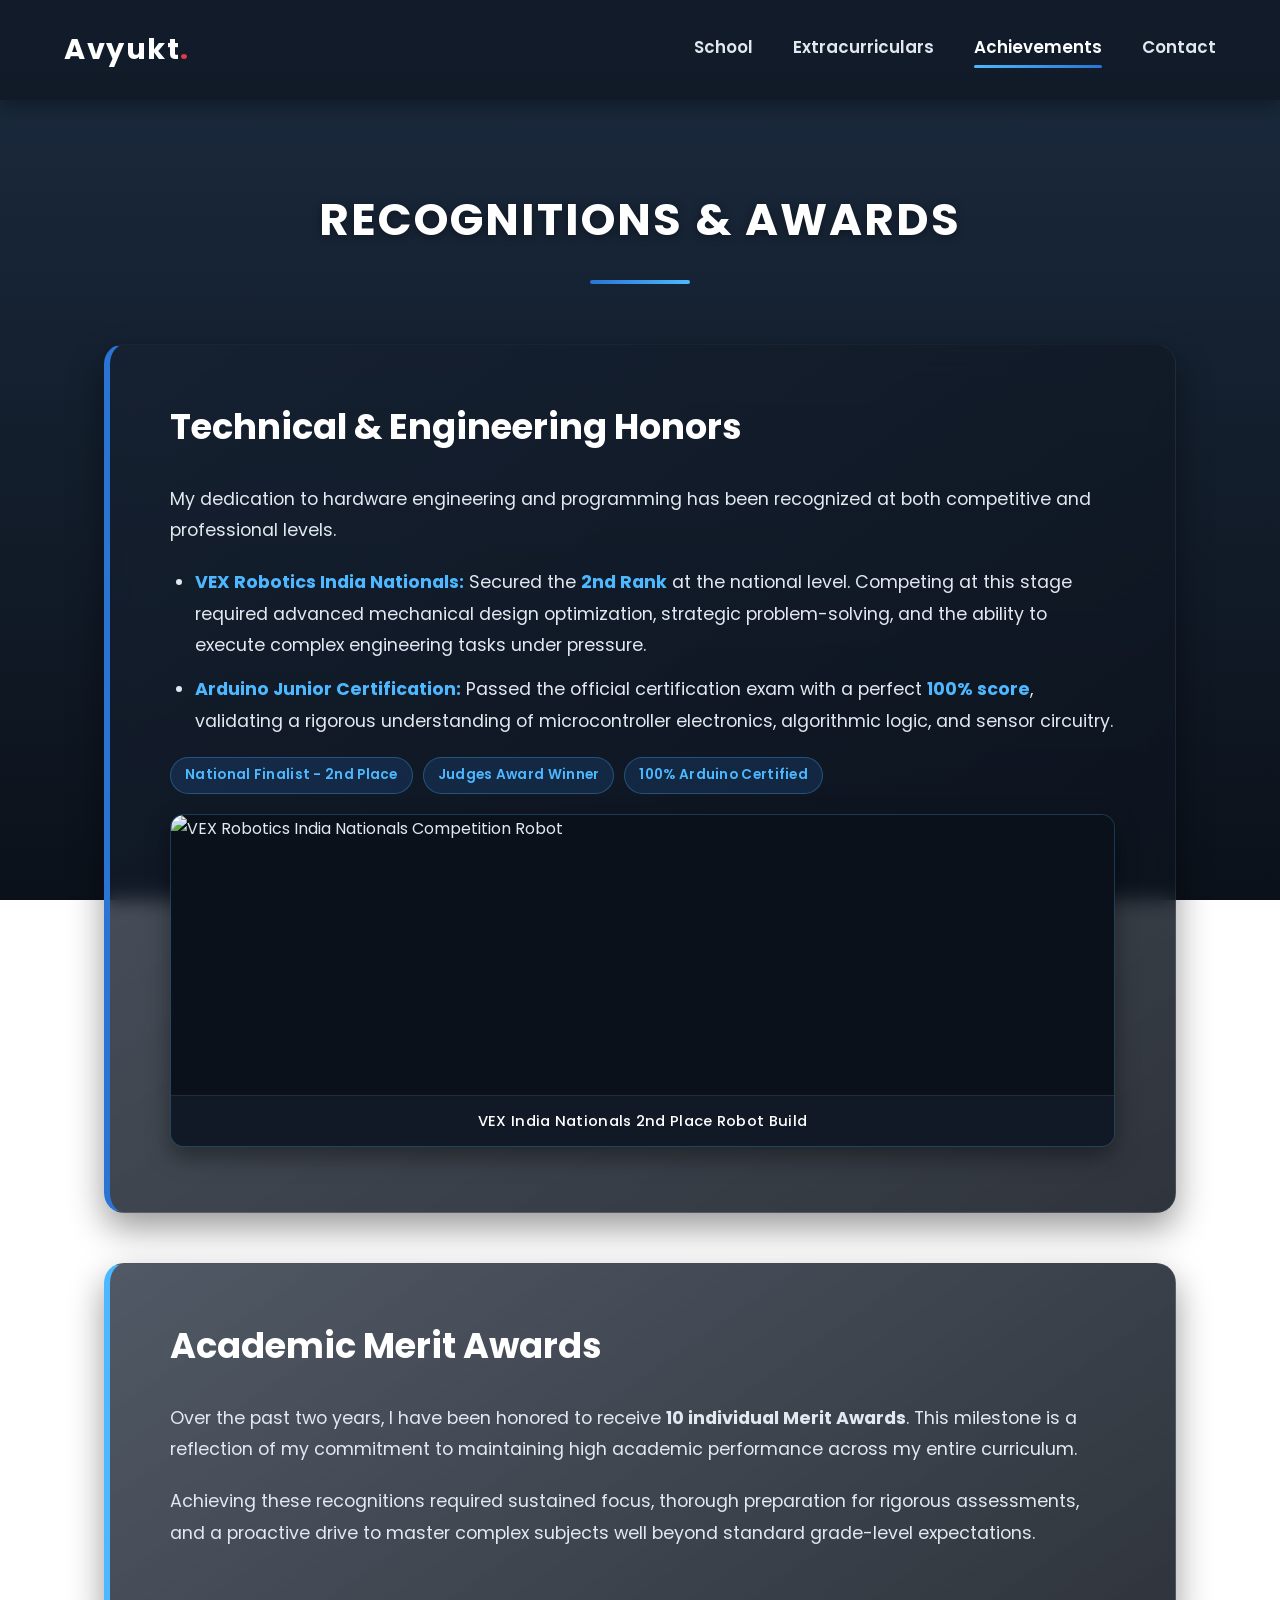
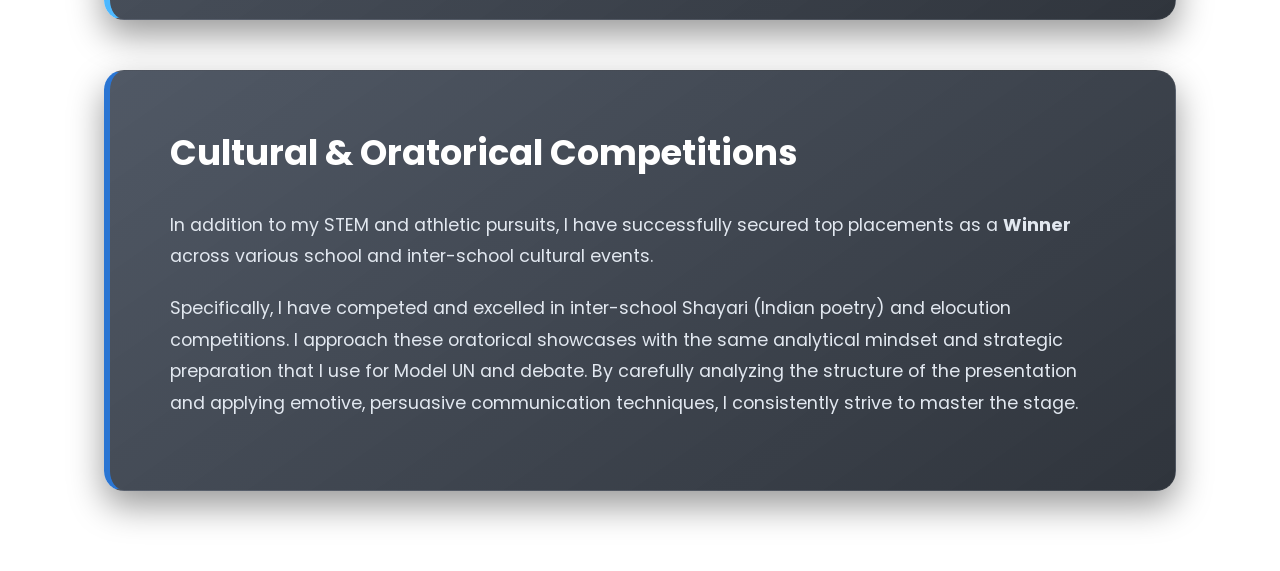
==== achievements.html @ 5084f0c3 "Added vex robot photos to achievements page" ====
<!DOCTYPE html>
<html lang="en">
<head>
    <meta charset="UTF-8">
    <meta name="viewport" content="width=device-width, initial-scale=1.0">
    <title>Achievements | Avyukt</title>
    <link rel="stylesheet" href="styles.css">
</head>
<body>
    <nav>
        <a href="index.html" class="logo">Avyukt<span>.</span></a>
        <div class="nav-links">
            <a href="index.html">School</a>
            <a href="extracurriculars.html">Extracurriculars</a>
            <a href="achievements.html" class="active">Achievements</a>
            <a href="contact.html">Contact</a>
        </div>
    </nav>

    <section class="container">
        <h2 class="section-title">Recognitions & Awards</h2>
        <div class="full-width-grid">
            
            <div class="card">
                <h3>Technical & Engineering Honors</h3>
                <p>My dedication to hardware engineering and programming has been recognized at both competitive and professional levels.</p>
                <ul>
                    <li><strong>VEX Robotics India Nationals:</strong> Secured the <strong>2nd Rank</strong> at the national level. Competing at this stage required advanced mechanical design optimization, strategic problem-solving, and the ability to execute complex engineering tasks under pressure.</li>
                    <li><strong>Arduino Junior Certification:</strong> Passed the official certification exam with a perfect <strong>100% score</strong>, validating a rigorous understanding of microcontroller electronics, algorithmic logic, and sensor circuitry.</li>
                </ul>

                <div class="tags-container">
                    <span class="tech-tag">National Finalist - 2nd Place</span>
                    <span class="tech-tag">Judges Award Winner</span>
                    <span class="tech-tag">100% Arduino Certified</span>
                </div>

                <div class="project-gallery" style="margin-top: 20px;">
                    <div class="gallery-item">
                        <div class="gallery-img-wrap">
                            <img src="images/vex-robot-full.jpg" alt="VEX Robotics India Nationals Competition Robot" class="gallery-img" loading="lazy">
                        </div>
                        <div class="gallery-caption">VEX India Nationals 2nd Place Robot Build</div>
                    </div>
                </div>
            </div>

            <div class="card">
                <h3>Academic Merit Awards</h3>
                <p>Over the past two years, I have been honored to receive <strong>10 individual Merit Awards</strong>. This milestone is a reflection of my commitment to maintaining high academic performance across my entire curriculum.</p>
                <p>Achieving these recognitions required sustained focus, thorough preparation for rigorous assessments, and a proactive drive to master complex subjects well beyond standard grade-level expectations.</p>
            </div>
            
            <div class="card">
                <h3>Cultural & Oratorical Competitions</h3>
                <p>In addition to my STEM and athletic pursuits, I have successfully secured top placements as a <strong>Winner</strong> across various school and inter-school cultural events.</p>
                <p>Specifically, I have competed and excelled in inter-school Shayari (Indian poetry) and elocution competitions. I approach these oratorical showcases with the same analytical mindset and strategic preparation that I use for Model UN and debate. By carefully analyzing the structure of the presentation and applying emotive, persuasive communication techniques, I consistently strive to master the stage.</p>
            </div>

        </div>
    </section>
</body>
</html>
---- styles.css ----
@import url('https://fonts.googleapis.com/css2?family=Poppins:wght@300;400;600;700&display=swap');

:root {
    --bg-light-start: #1B2B3F;   
    --bg-dark-end: #0B111A;      
    --card-bg: rgba(22, 33, 50, 0.75); 
    --text-white: #FFFFFF;       
    --text-offwhite: #E2E8F0;    
    
    --blue-vibrant: #4DB8FF;     
    --blue-primary: #2A75D3;     
    --accent-red: #E63946;       
}

* {
    margin: 0;
    padding: 0;
    box-sizing: border-box;
    font-family: 'Poppins', sans-serif;
}

body {
    background: linear-gradient(180deg, var(--bg-light-start) 0%, var(--bg-dark-end) 100%);
    background-attachment: fixed; 
    background-repeat: no-repeat;
    min-height: 100vh;
    color: var(--text-offwhite);
    line-height: 1.8;
}

nav {
    background-color: rgba(17, 25, 38, 0.85); 
    padding: 1.5rem 5%;
    display: flex;
    justify-content: space-between;
    align-items: center;
    box-shadow: 0 4px 20px rgba(0,0,0,0.4);
    position: sticky;
    top: 0;
    z-index: 100;
    backdrop-filter: blur(12px);
}

.logo {
    font-size: 1.8rem;
    font-weight: 700;
    color: var(--text-white);
    text-decoration: none;
    letter-spacing: 1.5px;
}

.logo span {
    color: var(--accent-red);
}

.nav-links {
    display: flex;
    gap: 2.5rem;
}

.nav-links a {
    text-decoration: none;
    color: var(--text-offwhite);
    font-weight: 600;
    transition: color 0.3s ease;
    padding-bottom: 5px;
    position: relative;
    font-size: 1.05rem;
}

.nav-links a:hover {
    color: var(--blue-vibrant);
}

.nav-links a.active {
    color: var(--text-white);
}

.nav-links a.active::after {
    content: '';
    position: absolute;
    width: 100%;
    height: 3px;
    background: linear-gradient(90deg, var(--blue-vibrant), var(--blue-primary));
    bottom: 0;
    left: 0;
    border-radius: 2px;
}

.hero {
    background: linear-gradient(135deg, rgba(42, 117, 211, 0.2) 0%, rgba(11, 17, 26, 0.6) 100%);
    color: var(--text-white);
    padding: 140px 5%;
    text-align: center;
    border-bottom: 4px solid var(--blue-vibrant);
    position: relative;
    overflow: hidden;
}

.hero h1 {
    font-size: 4.5rem;
    margin-bottom: 1rem;
    font-weight: 700;
    letter-spacing: -1px;
    text-shadow: 0 2px 15px rgba(0, 0, 0, 0.5);
}

.hero p {
    font-size: 1.4rem;
    font-weight: 300;
    max-width: 800px;
    margin: 0 auto;
    color: var(--blue-vibrant);
    text-shadow: 0 1px 5px rgba(0, 0, 0, 0.8);
}

.container {
    padding: 80px 5%;
    max-width: 1200px;
    margin: 0 auto;
}

.section-title {
    font-size: 2.8rem;
    color: var(--text-white);
    margin-bottom: 60px;
    text-align: center;
    position: relative;
    text-transform: uppercase;
    letter-spacing: 2px;
    text-shadow: 0 2px 10px rgba(0,0,0,0.4);
}

.section-title::after {
    content: '';
    display: block;
    width: 100px;
    height: 4px;
    background: linear-gradient(90deg, var(--blue-primary), var(--blue-vibrant));
    margin: 20px auto 0;
    border-radius: 2px;
}

.full-width-grid {
    display: flex;
    flex-direction: column;
    gap: 50px;
}

.card {
    background: linear-gradient(145deg, var(--card-bg) 0%, rgba(11, 17, 26, 0.85) 100%);
    padding: 50px 60px;
    border-radius: 20px;
    box-shadow: 0 15px 35px rgba(0,0,0,0.4);
    border: 1px solid rgba(255, 255, 255, 0.05);
    border-left: 6px solid var(--blue-primary);
    transition: transform 0.4s ease, border-color 0.4s ease, box-shadow 0.4s ease;
    backdrop-filter: blur(10px); 
}

.card:nth-child(even) {
    border-left: 6px solid var(--blue-vibrant);
}

.card:hover {
    transform: translateY(-5px);
    border-color: rgba(77, 184, 255, 0.5);
    box-shadow: 0 20px 50px rgba(77, 184, 255, 0.15);
}

.card h3 {
    font-size: 2.2rem;
    margin-bottom: 25px;
    color: var(--text-white);
}

.card p {
    font-size: 1.1rem;
    margin-bottom: 20px;
}

.card ul {
    margin-left: 25px;
    margin-bottom: 20px;
    font-size: 1.1rem;
}

.card li {
    margin-bottom: 12px;
}

.card li strong {
    color: var(--blue-vibrant);
}

.sub-section {
    margin-top: 25px;
    padding-top: 20px;
    border-top: 1px solid rgba(255, 255, 255, 0.1);
}

.sub-section h4 {
    color: var(--blue-vibrant);
    font-size: 1.3rem;
    margin-bottom: 12px;
    letter-spacing: 0.5px;
}

form {
    display: flex;
    flex-direction: column;
    gap: 25px;
    max-width: 700px;
    margin: 0 auto;
    background: var(--card-bg);
    padding: 50px;
    border-radius: 20px;
    border: 1px solid rgba(255, 255, 255, 0.05);
    box-shadow: 0 15px 35px rgba(0,0,0,0.4);
    backdrop-filter: blur(10px);
}

input, textarea {
    padding: 18px;
    border: 1px solid rgba(255, 255, 255, 0.1);
    border-radius: 12px;
    font-size: 1.1rem;
    background: rgba(0, 0, 0, 0.3);
    color: var(--text-white);
    transition: all 0.3s ease;
}

input:focus, textarea:focus {
    outline: none;
    border-color: var(--blue-vibrant);
    background: rgba(0, 0, 0, 0.5);
}

input::placeholder, textarea::placeholder {
    color: rgba(255, 255, 255, 0.4);
}

button {
    padding: 20px;
    background: linear-gradient(90deg, var(--blue-primary), var(--blue-vibrant));
    color: var(--text-white);
    border: none;
    border-radius: 12px;
    font-size: 1.2rem;
    font-weight: 700;
    cursor: pointer;
    transition: transform 0.3s ease, box-shadow 0.3s ease;
    text-transform: uppercase;
    letter-spacing: 1px;
}

button:hover {
    transform: translateY(-3px);
    box-shadow: 0 10px 25px rgba(77, 184, 255, 0.4);
}

/* =========================================
   IMAGE GALLERY & MEDIA STYLES
   ========================================= */
.project-gallery {
    display: grid;
    grid-template-columns: repeat(auto-fit, minmax(240px, 1fr));
    gap: 22px;
    margin: 25px 0 15px 0;
}

.gallery-item {
    position: relative;
    border-radius: 14px;
    overflow: hidden;
    background: rgba(11, 17, 26, 0.7);
    border: 1px solid rgba(77, 184, 255, 0.25);
    box-shadow: 0 10px 25px rgba(0, 0, 0, 0.4);
    transition: transform 0.35s cubic-bezier(0.2, 0.8, 0.2, 1), border-color 0.35s ease, box-shadow 0.35s ease;
}

.gallery-item:hover {
    transform: translateY(-5px);
    border-color: var(--blue-vibrant);
    box-shadow: 0 15px 35px rgba(77, 184, 255, 0.25);
}

.gallery-img-wrap {
    width: 100%;
    height: 280px;
    overflow: hidden;
    display: flex;
    align-items: center;
    justify-content: center;
    background: #0B111A;
}

.gallery-img {
    width: 100%;
    height: 100%;
    object-fit: cover;
    object-position: center;
    transition: transform 0.5s ease;
    display: block;
}

.gallery-item:hover .gallery-img {
    transform: scale(1.06);
}

.gallery-caption {
    padding: 12px 16px;
    background: rgba(17, 25, 38, 0.95);
    border-top: 1px solid rgba(255, 255, 255, 0.08);
    font-size: 0.92rem;
    color: var(--text-white);
    font-weight: 500;
    text-align: center;
    letter-spacing: 0.3px;
}

.tags-container {
    display: flex;
    flex-wrap: wrap;
    gap: 10px;
    margin: 15px 0 20px 0;
}

.tech-tag {
    display: inline-flex;
    align-items: center;
    padding: 5px 14px;
    background: rgba(42, 117, 211, 0.18);
    color: var(--blue-vibrant);
    border: 1px solid rgba(77, 184, 255, 0.3);
    border-radius: 20px;
    font-size: 0.85rem;
    font-weight: 600;
    letter-spacing: 0.3px;
}

@media (max-width: 768px) {
    .card { padding: 30px; }
    .hero h1 { font-size: 3rem; }
    .gallery-img-wrap { height: 230px; }
}

/* =========================================
   TABLET & MOBILE RESPONSIVE FIXES
   ========================================= */

/* For Mobile Phones (Screens smaller than 768px) */
@media (max-width: 768px) {
    /* Reduce container padding so cards can expand */
    .container {
        width: 95%;
        padding: 40px 10px;
    }

    /* Fix tiny card width by reducing padding */
    .card {
        padding: 25px 18px !important; /* Reduces side padding from 60px to 18px */
        width: 100% !important;
        box-sizing: border-box;
    }

    /* Adjust list margins inside cards */
    .card ul {
        margin-left: 18px;
        font-size: 1rem;
    }

    /* Keep headers proportional */
    .hero h1 {
        font-size: 2.4rem !important;
    }

    .section-title {
        font-size: 1.8rem !important;
        margin-bottom: 30px;
    }

    /* Stack navigation cleanly */
    nav {
        flex-direction: column;
        padding: 15px;
        text-align: center;
    }

    .nav-links {
        margin-top: 12px;
        flex-wrap: wrap;
        justify-content: center;
        gap: 12px;
    }

    /* Full-width forms */
    form {
        width: 100%;
        padding: 25px 18px;
    }

    input, textarea, button {
        width: 100%;
        box-sizing: border-box;
    }
}
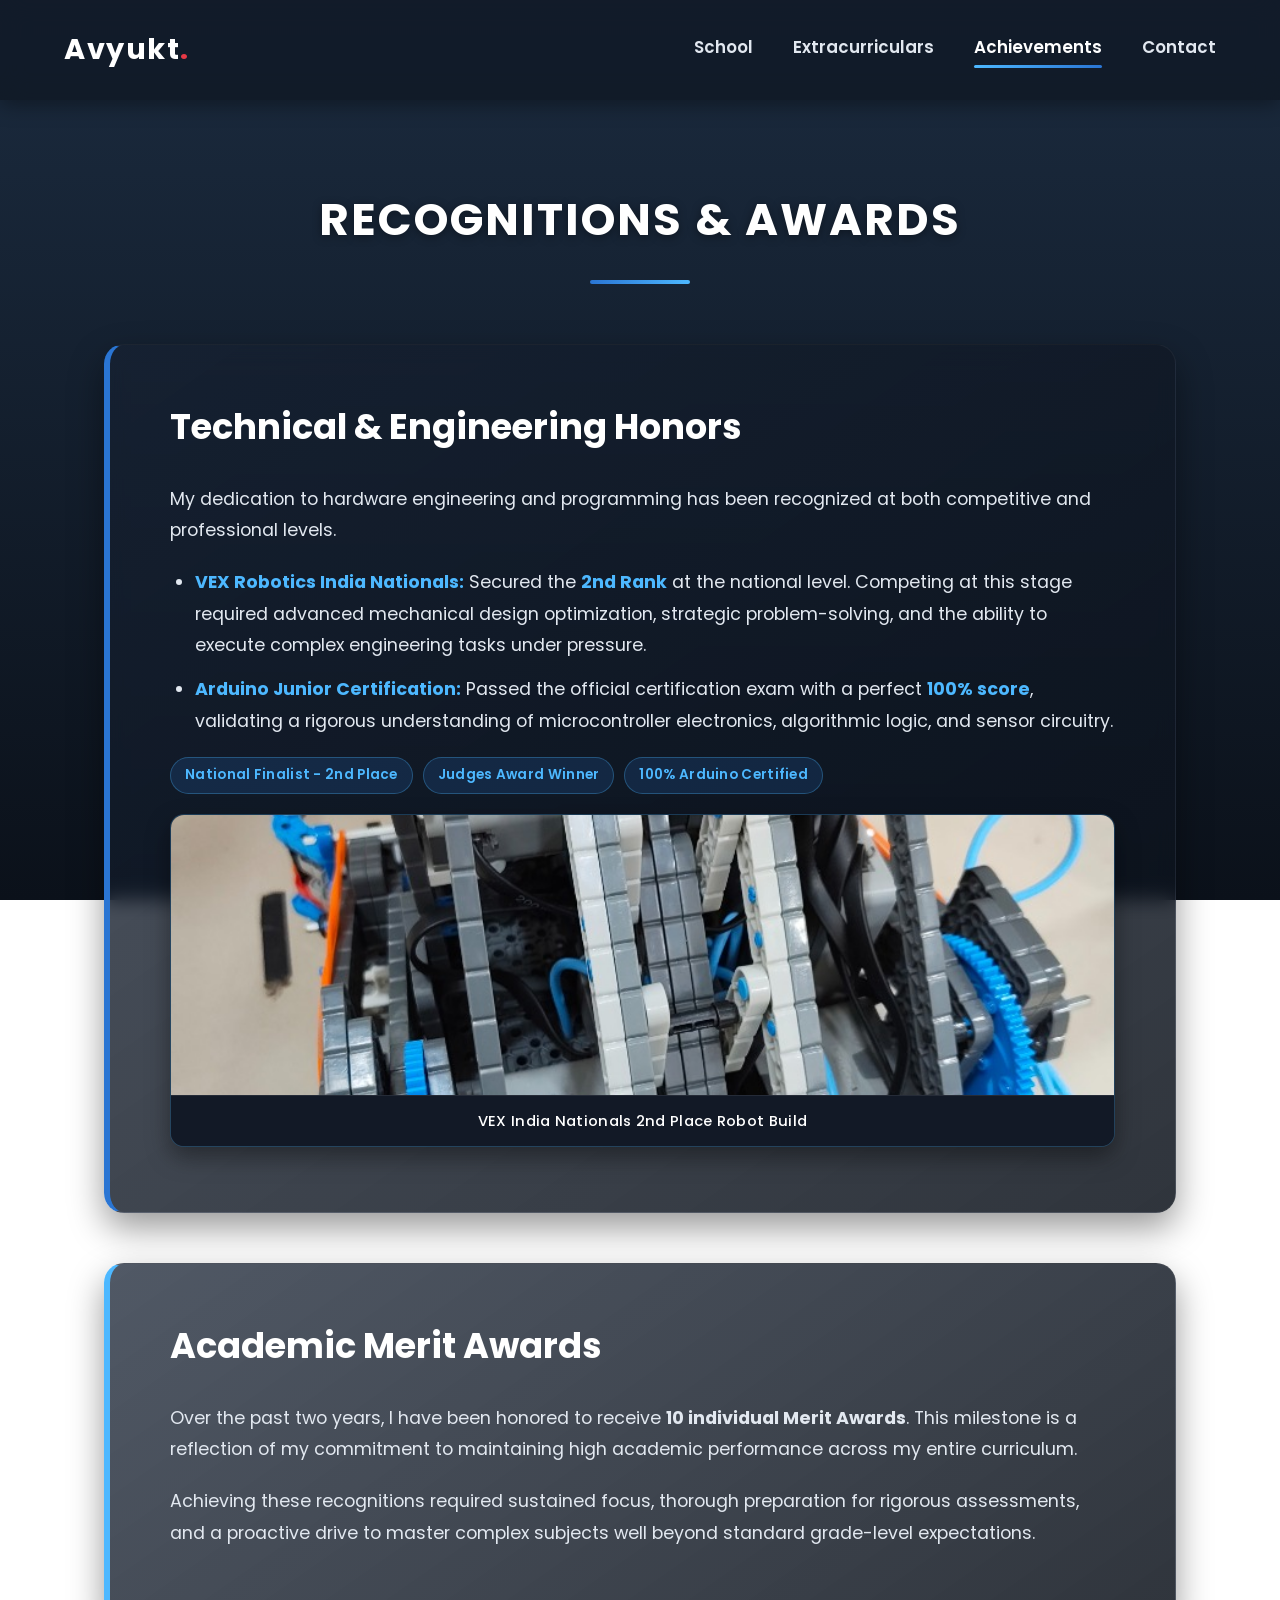
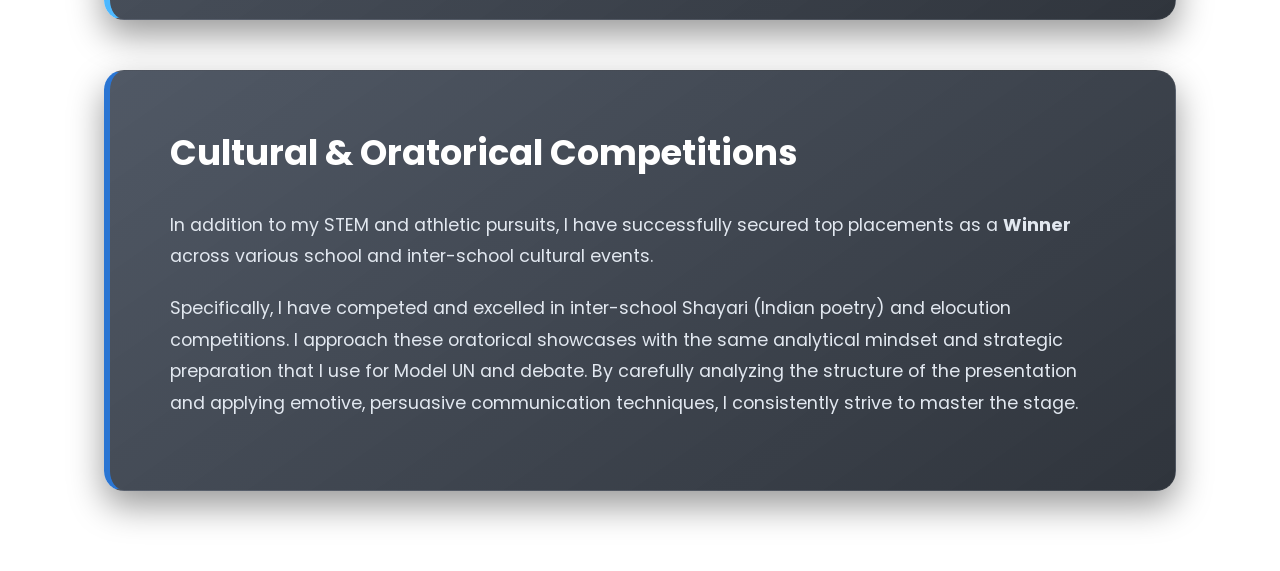
==== commit 4b5542a7: "Updated achievements page to add image of vex robot" ====
--- a/achievements.html
+++ b/achievements.html
@@ -38,7 +38,7 @@
                 <div class="project-gallery" style="margin-top: 20px;">
                     <div class="gallery-item">
                         <div class="gallery-img-wrap">
-                            <img src="images/vex-robot-full.jpg" alt="VEX Robotics India Nationals Competition Robot" class="gallery-img" loading="lazy">
+                            <img src="vex-robot-full.jpg" alt="VEX Robotics India Nationals Competition Robot" class="gallery-img" loading="lazy">
                         </div>
                         <div class="gallery-caption">VEX India Nationals 2nd Place Robot Build</div>
                     </div>
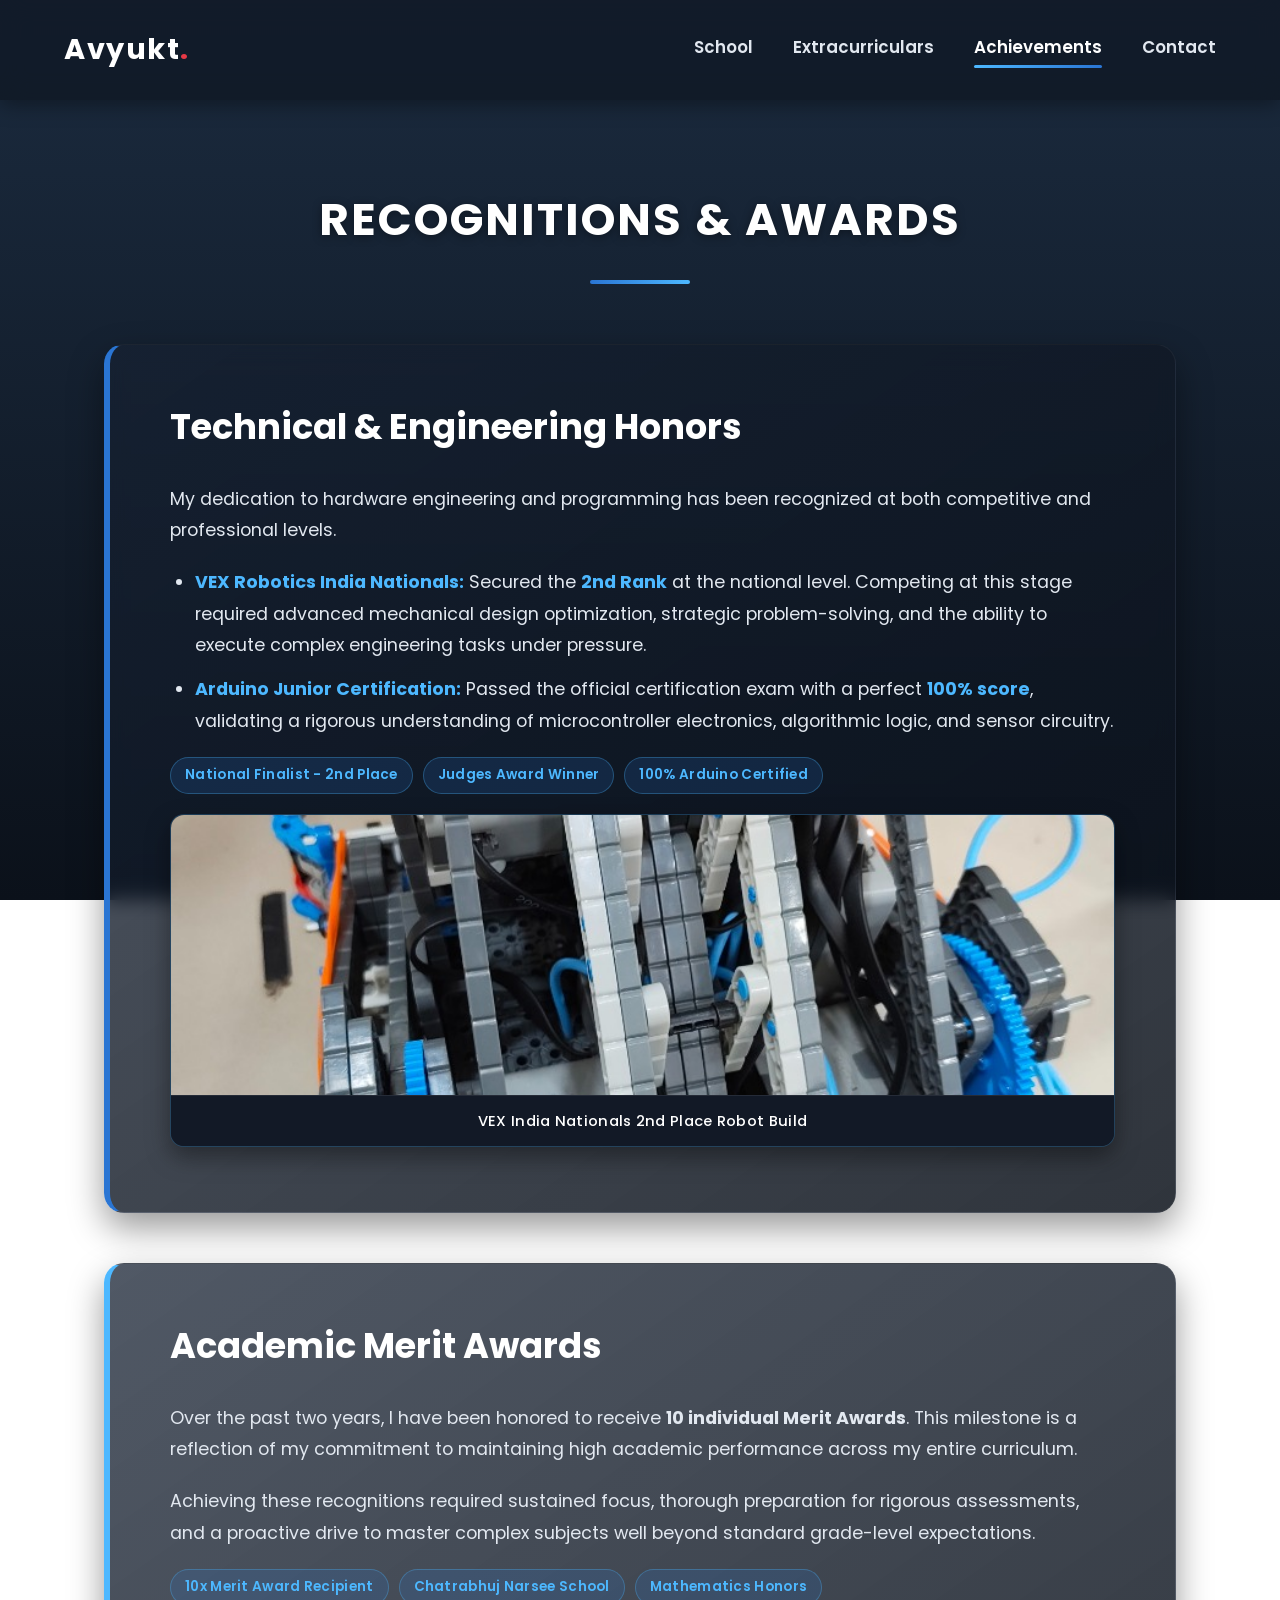
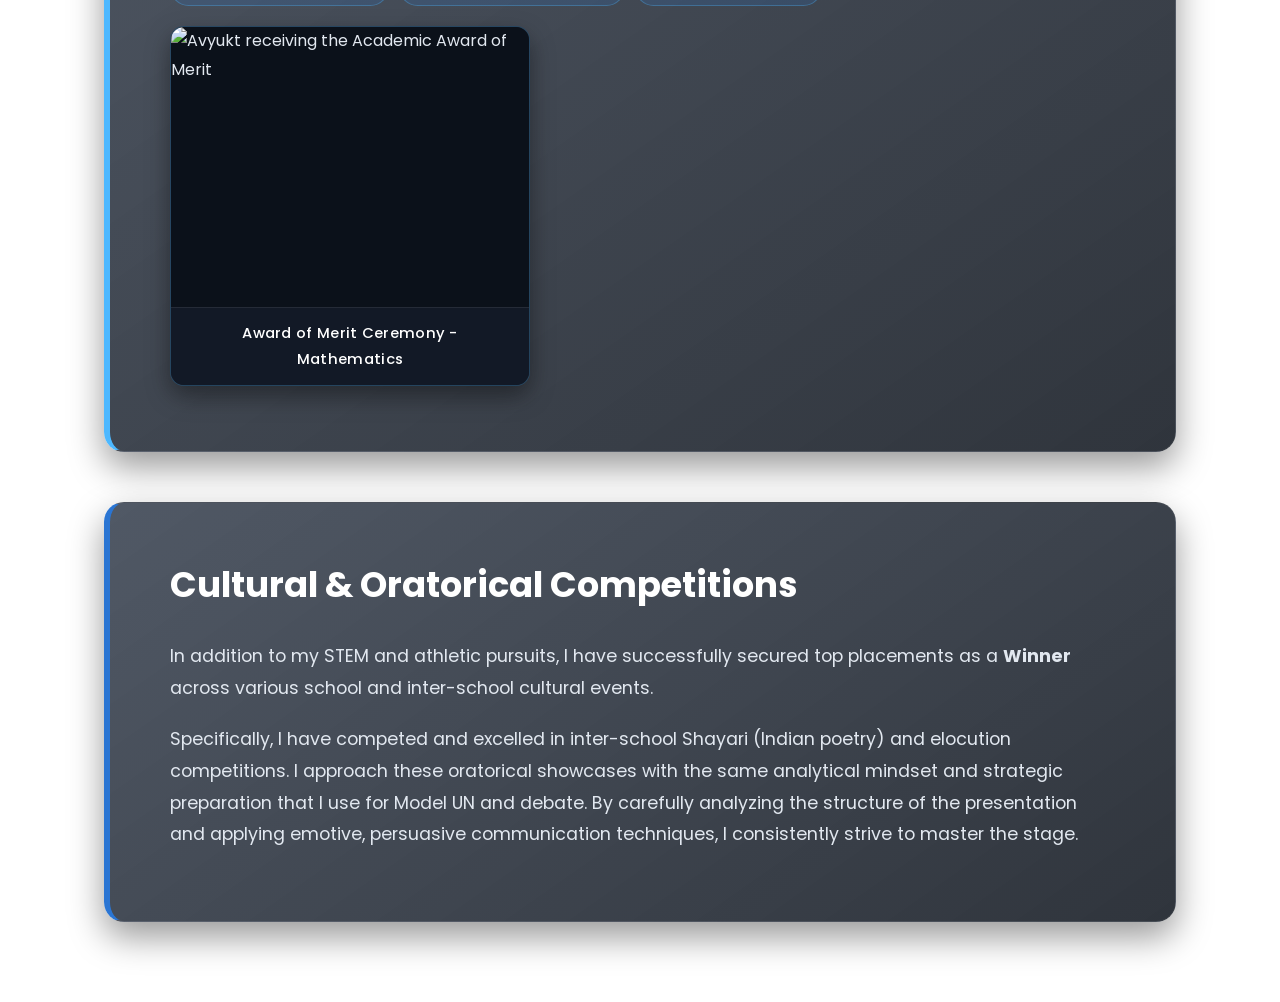
==== commit 3971933f: "Added merit award photo" ====
--- a/achievements.html
+++ b/achievements.html
@@ -49,6 +49,21 @@
                 <h3>Academic Merit Awards</h3>
                 <p>Over the past two years, I have been honored to receive <strong>10 individual Merit Awards</strong>. This milestone is a reflection of my commitment to maintaining high academic performance across my entire curriculum.</p>
                 <p>Achieving these recognitions required sustained focus, thorough preparation for rigorous assessments, and a proactive drive to master complex subjects well beyond standard grade-level expectations.</p>
+
+                <div class="tags-container">
+                    <span class="tech-tag">10x Merit Award Recipient</span>
+                    <span class="tech-tag">Chatrabhuj Narsee School</span>
+                    <span class="tech-tag">Mathematics Honors</span>
+                </div>
+
+                <div class="project-gallery" style="margin-top: 20px; max-width: 360px;">
+                    <div class="gallery-item">
+                        <div class="gallery-img-wrap portrait-wrap">
+                            <img src="merit-award.png" alt="Avyukt receiving the Academic Award of Merit" class="gallery-img" loading="lazy">
+                        </div>
+                        <div class="gallery-caption">Award of Merit Ceremony - Mathematics</div>
+                    </div>
+                </div>
             </div>
             
             <div class="card">
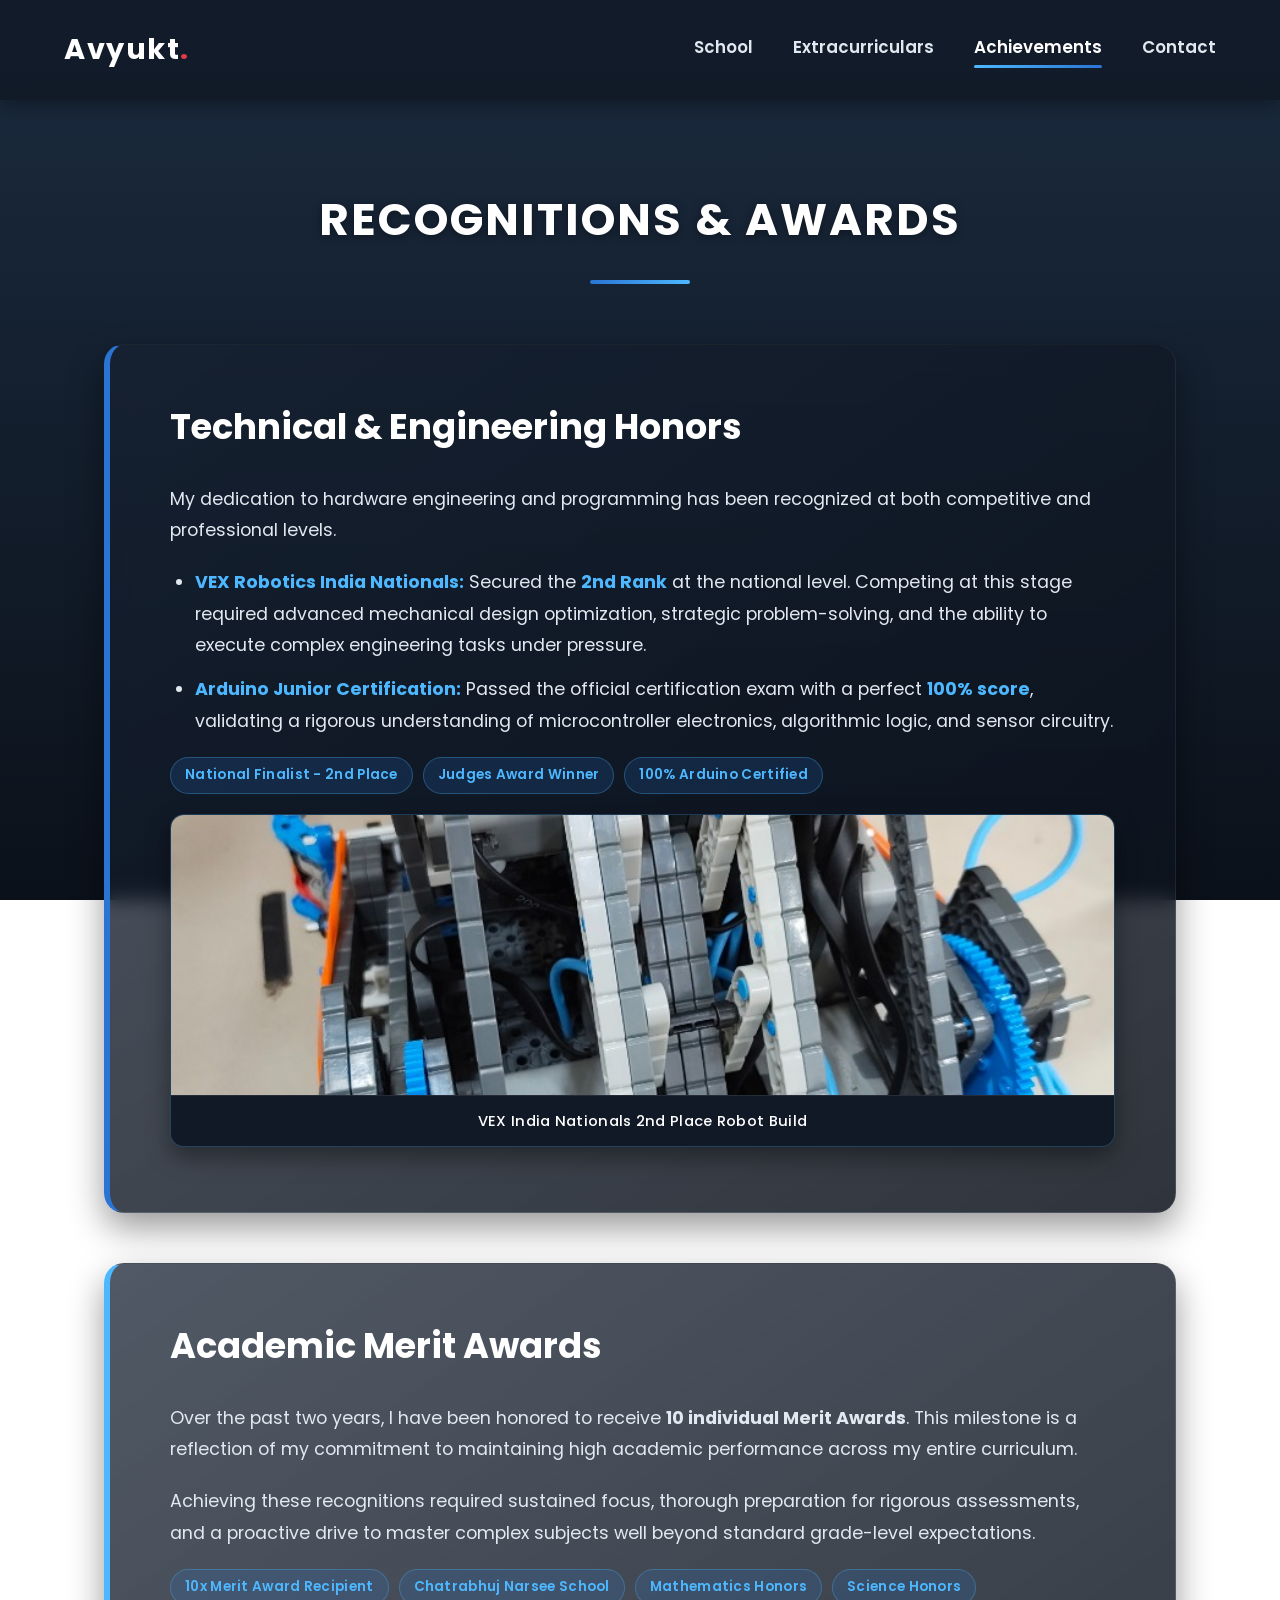
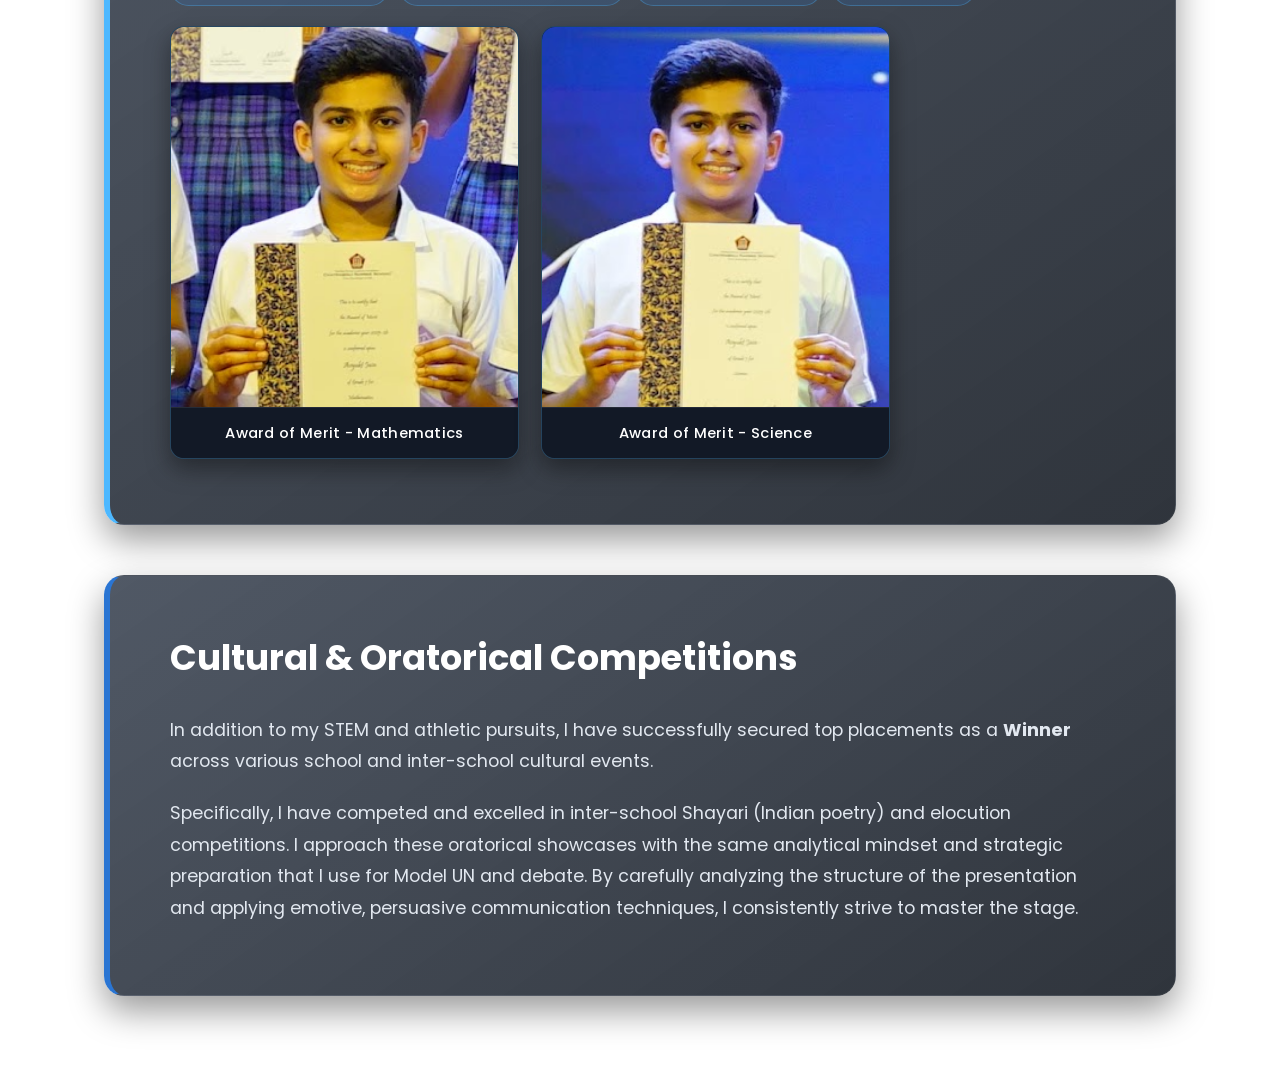
==== commit 7a1ac67f: "Add Mathematics and Science merit award photos" ====
--- a/achievements.html
+++ b/achievements.html
@@ -54,14 +54,21 @@
                     <span class="tech-tag">10x Merit Award Recipient</span>
                     <span class="tech-tag">Chatrabhuj Narsee School</span>
                     <span class="tech-tag">Mathematics Honors</span>
+                    <span class="tech-tag">Science Honors</span>
                 </div>
 
-                <div class="project-gallery" style="margin-top: 20px; max-width: 360px;">
+                <div class="project-gallery" style="margin-top: 20px; max-width: 720px;">
                     <div class="gallery-item">
                         <div class="gallery-img-wrap portrait-wrap">
-                            <img src="merit-award.png" alt="Avyukt receiving the Academic Award of Merit" class="gallery-img" loading="lazy">
+                            <img src="merit-award.png" alt="Avyukt receiving the Academic Award of Merit in Mathematics" class="gallery-img" loading="lazy">
                         </div>
-                        <div class="gallery-caption">Award of Merit Ceremony - Mathematics</div>
+                        <div class="gallery-caption">Award of Merit - Mathematics</div>
+                    </div>
+                    <div class="gallery-item">
+                        <div class="gallery-img-wrap portrait-wrap">
+                            <img src="merit-award-science.png" alt="Avyukt receiving the Academic Award of Merit in Science" class="gallery-img" loading="lazy">
+                        </div>
+                        <div class="gallery-caption">Award of Merit - Science</div>
                     </div>
                 </div>
             </div>
--- a/styles.css
+++ b/styles.css
@@ -339,10 +339,19 @@
     letter-spacing: 0.3px;
 }
 
+.gallery-img-wrap.portrait-wrap {
+    height: 380px;
+}
+
+.gallery-img-wrap.portrait-wrap .gallery-img {
+    object-position: top center;
+}
+
 @media (max-width: 768px) {
     .card { padding: 30px; }
     .hero h1 { font-size: 3rem; }
     .gallery-img-wrap { height: 230px; }
+    .gallery-img-wrap.portrait-wrap { height: 340px; }
 }
 
 /* =========================================
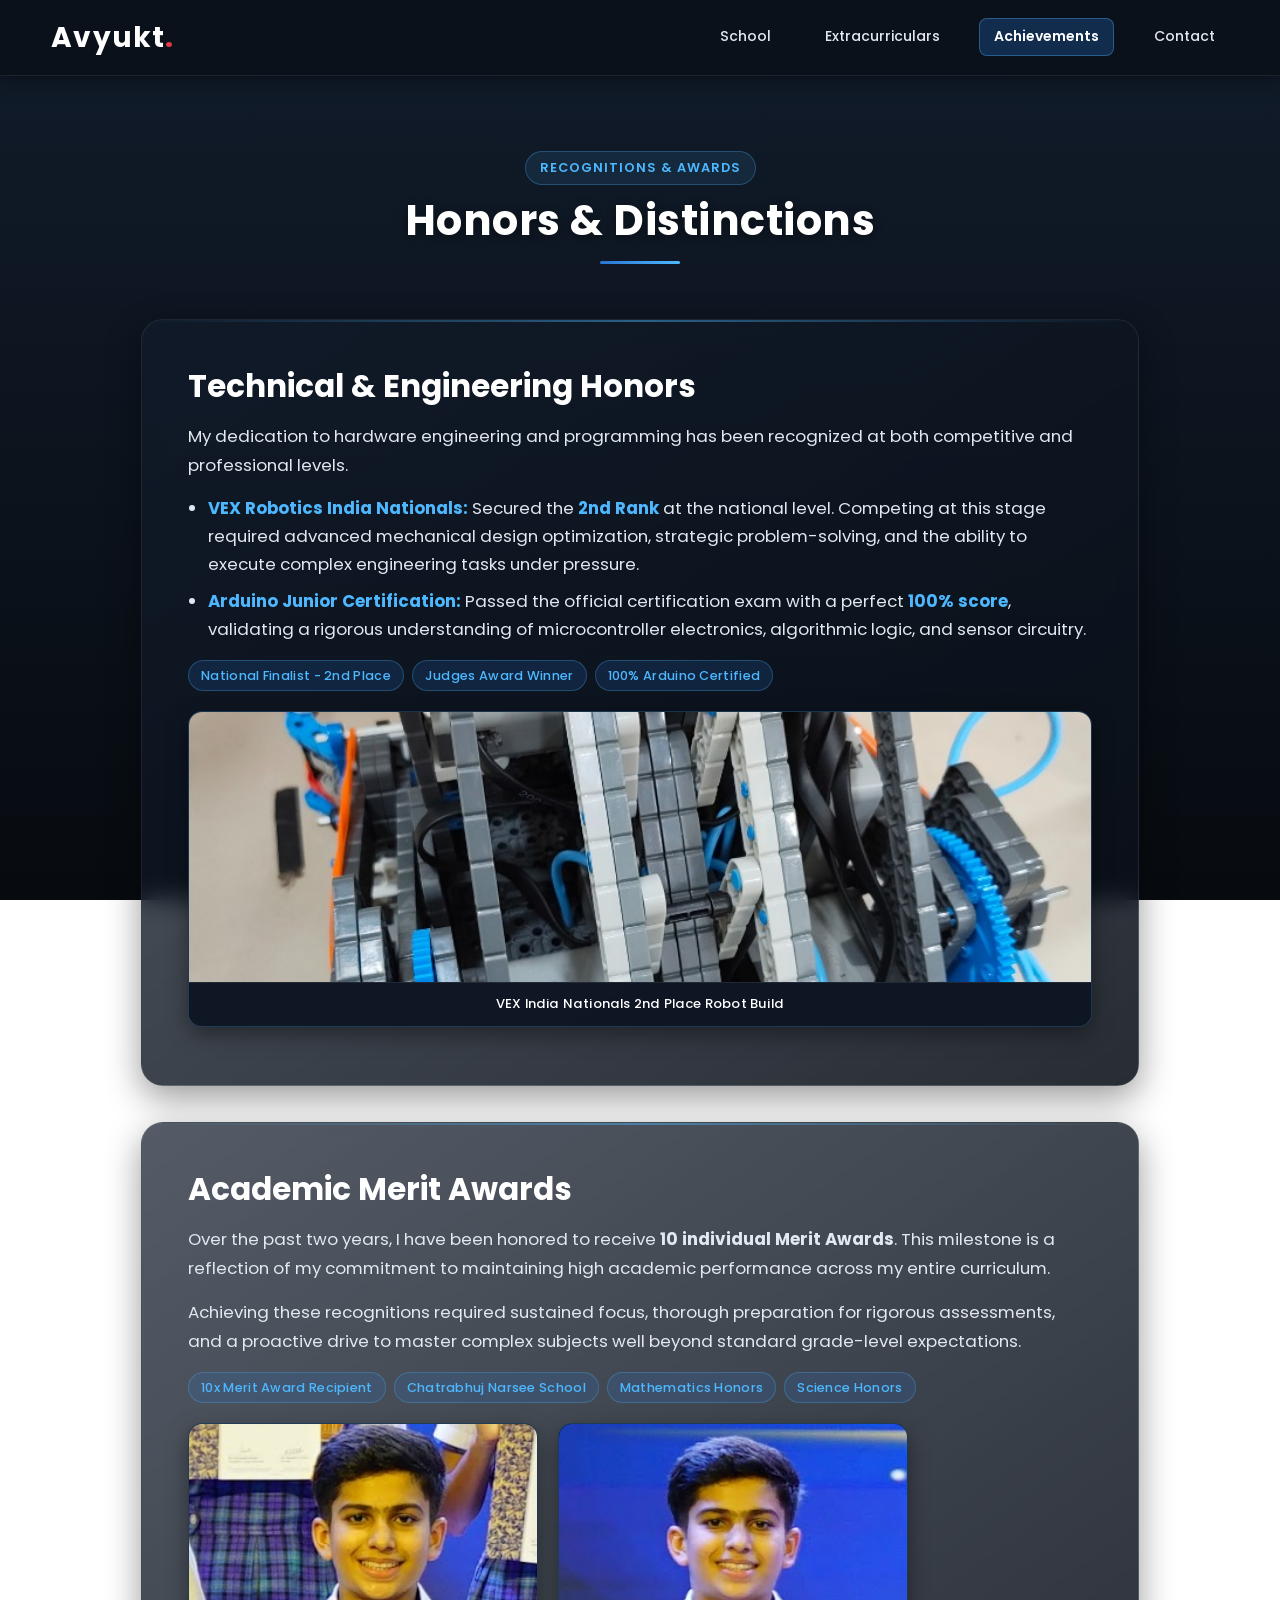
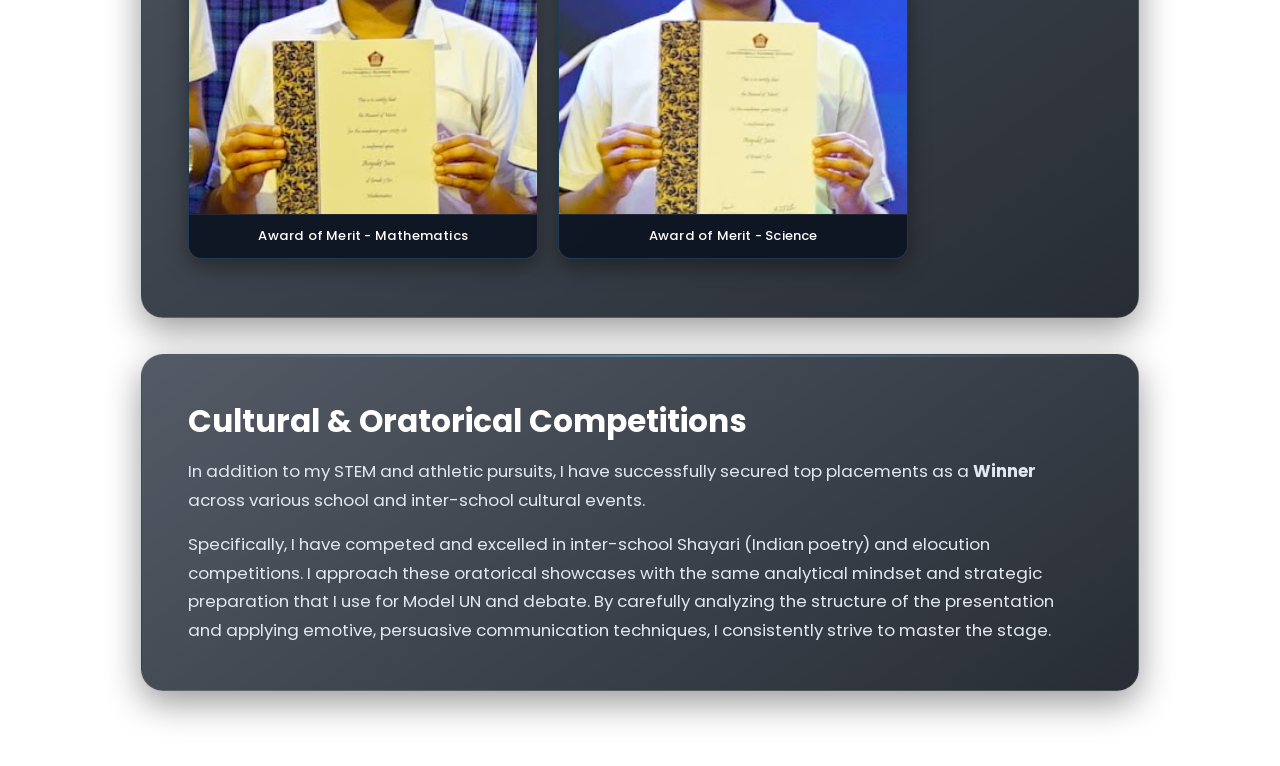
==== commit 58b4c85b: "Compatibility for phone and other devices" ====
--- a/achievements.html
+++ b/achievements.html
@@ -18,7 +18,11 @@
     </nav>
 
     <section class="container">
-        <h2 class="section-title">Recognitions & Awards</h2>
+        <div class="section-header">
+            <span class="section-badge">Recognitions & Awards</span>
+            <h2 class="section-title">Honors & Distinctions</h2>
+        </div>
+
         <div class="full-width-grid">
             
             <div class="card">
--- a/styles.css
+++ b/styles.css
@@ -1,12 +1,13 @@
-@import url('https://fonts.googleapis.com/css2?family=Poppins:wght@300;400;600;700&display=swap');
+@import url('https://fonts.googleapis.com/css2?family=Poppins:wght@300;400;500;600;700&display=swap');
 
 :root {
-    --bg-light-start: #1B2B3F;   
-    --bg-dark-end: #0B111A;      
-    --card-bg: rgba(22, 33, 50, 0.75); 
+    --bg-start: #111C2B;   
+    --bg-end: #070B10;      
+    --card-bg: rgba(18, 28, 43, 0.72); 
     --text-white: #FFFFFF;       
     --text-offwhite: #E2E8F0;    
-    
+    --text-muted: #94A3B8;
+
     --blue-vibrant: #4DB8FF;     
     --blue-primary: #2A75D3;     
     --accent-red: #E63946;       
@@ -19,34 +20,46 @@
     font-family: 'Poppins', sans-serif;
 }
 
+html {
+    scroll-behavior: smooth;
+}
+
 body {
-    background: linear-gradient(180deg, var(--bg-light-start) 0%, var(--bg-dark-end) 100%);
+    background: linear-gradient(180deg, var(--bg-start) 0%, var(--bg-end) 100%);
     background-attachment: fixed; 
     background-repeat: no-repeat;
     min-height: 100vh;
     color: var(--text-offwhite);
-    line-height: 1.8;
-}
-
+    line-height: 1.7;
+    overflow-x: hidden;
+    -webkit-font-smoothing: antialiased;
+}
+
+/* =========================================
+   NAVIGATION BAR
+   ========================================= */
 nav {
-    background-color: rgba(17, 25, 38, 0.85); 
-    padding: 1.5rem 5%;
+    background-color: rgba(11, 17, 26, 0.88); 
+    padding: 0.85rem clamp(14px, 4vw, 5%);
     display: flex;
     justify-content: space-between;
     align-items: center;
-    box-shadow: 0 4px 20px rgba(0,0,0,0.4);
+    box-shadow: 0 4px 20px rgba(0, 0, 0, 0.45);
     position: sticky;
     top: 0;
     z-index: 100;
-    backdrop-filter: blur(12px);
+    backdrop-filter: blur(16px);
+    -webkit-backdrop-filter: blur(16px);
+    border-bottom: 1px solid rgba(255, 255, 255, 0.07);
 }
 
 .logo {
-    font-size: 1.8rem;
+    font-size: clamp(1.35rem, 2.2vw, 1.75rem);
     font-weight: 700;
     color: var(--text-white);
     text-decoration: none;
-    letter-spacing: 1.5px;
+    letter-spacing: 1.2px;
+    flex-shrink: 0;
 }
 
 .logo span {
@@ -55,244 +68,259 @@
 
 .nav-links {
     display: flex;
-    gap: 2.5rem;
+    align-items: center;
+    gap: clamp(8px, 2vw, 1.8rem);
 }
 
 .nav-links a {
     text-decoration: none;
     color: var(--text-offwhite);
+    font-weight: 500;
+    transition: all 0.25s ease;
+    padding: 6px 14px;
+    border-radius: 8px;
+    font-size: clamp(0.86rem, 1.1vw, 0.98rem);
+    white-space: nowrap;
+    position: relative;
+}
+
+.nav-links a:hover {
+    color: var(--blue-vibrant);
+    background: rgba(77, 184, 255, 0.08);
+}
+
+.nav-links a.active {
+    color: var(--text-white);
     font-weight: 600;
-    transition: color 0.3s ease;
-    padding-bottom: 5px;
-    position: relative;
-    font-size: 1.05rem;
-}
-
-.nav-links a:hover {
-    color: var(--blue-vibrant);
-}
-
-.nav-links a.active {
-    color: var(--text-white);
-}
-
-.nav-links a.active::after {
-    content: '';
-    position: absolute;
-    width: 100%;
-    height: 3px;
-    background: linear-gradient(90deg, var(--blue-vibrant), var(--blue-primary));
-    bottom: 0;
-    left: 0;
-    border-radius: 2px;
-}
-
+    background: rgba(42, 117, 211, 0.28);
+    border: 1px solid rgba(77, 184, 255, 0.35);
+}
+
+/* =========================================
+   HERO SECTION
+   ========================================= */
 .hero {
-    background: linear-gradient(135deg, rgba(42, 117, 211, 0.2) 0%, rgba(11, 17, 26, 0.6) 100%);
-    color: var(--text-white);
-    padding: 140px 5%;
-    text-align: center;
-    border-bottom: 4px solid var(--blue-vibrant);
-    position: relative;
-    overflow: hidden;
-}
-
-.hero h1 {
-    font-size: 4.5rem;
-    margin-bottom: 1rem;
-    font-weight: 700;
-    letter-spacing: -1px;
-    text-shadow: 0 2px 15px rgba(0, 0, 0, 0.5);
-}
-
-.hero p {
-    font-size: 1.4rem;
-    font-weight: 300;
-    max-width: 800px;
-    margin: 0 auto;
-    color: var(--blue-vibrant);
-    text-shadow: 0 1px 5px rgba(0, 0, 0, 0.8);
-}
-
-.container {
-    padding: 80px 5%;
-    max-width: 1200px;
-    margin: 0 auto;
-}
-
-.section-title {
-    font-size: 2.8rem;
-    color: var(--text-white);
-    margin-bottom: 60px;
+    background: radial-gradient(circle at 50% 25%, rgba(42, 117, 211, 0.28) 0%, rgba(11, 17, 26, 0.8) 75%);
+    color: var(--text-white);
+    padding: clamp(45px, 8vw, 95px) clamp(16px, 4vw, 5%);
     text-align: center;
     position: relative;
+    border-bottom: 1px solid rgba(77, 184, 255, 0.2);
+}
+
+.hero h1 {
+    font-size: clamp(2rem, 5.5vw + 0.3rem, 3.8rem);
+    margin-bottom: 12px;
+    font-weight: 700;
+    letter-spacing: -0.5px;
+    line-height: 1.2;
+    text-shadow: 0 2px 20px rgba(0, 0, 0, 0.6);
+}
+
+.hero p {
+    font-size: clamp(1rem, 1.6vw + 0.3rem, 1.3rem);
+    font-weight: 400;
+    max-width: 780px;
+    margin: 0 auto;
+    color: var(--blue-vibrant);
+    line-height: 1.55;
+    text-shadow: 0 1px 8px rgba(0, 0, 0, 0.8);
+}
+
+/* =========================================
+   CONTAINER & SECTION HEADERS
+   ========================================= */
+.container {
+    padding: clamp(32px, 6vw, 75px) clamp(14px, 4vw, 5%);
+    max-width: 1100px;
+    margin: 0 auto;
+}
+
+.section-header {
+    text-align: center;
+    margin-bottom: clamp(28px, 5vw, 55px);
+}
+
+.section-badge {
+    display: inline-block;
+    padding: 5px 14px;
+    background: rgba(77, 184, 255, 0.1);
+    color: var(--blue-vibrant);
+    border: 1px solid rgba(77, 184, 255, 0.28);
+    border-radius: 20px;
+    font-size: 0.8rem;
+    font-weight: 600;
+    letter-spacing: 1px;
     text-transform: uppercase;
-    letter-spacing: 2px;
-    text-shadow: 0 2px 10px rgba(0,0,0,0.4);
+    margin-bottom: 10px;
+}
+
+.section-title {
+    font-size: clamp(1.6rem, 3.2vw + 0.3rem, 2.6rem);
+    color: var(--text-white);
+    text-align: center;
+    position: relative;
+    letter-spacing: 0.5px;
+    line-height: 1.25;
+    text-shadow: 0 2px 10px rgba(0, 0, 0, 0.4);
 }
 
 .section-title::after {
     content: '';
     display: block;
-    width: 100px;
-    height: 4px;
+    width: clamp(50px, 8vw, 80px);
+    height: 3px;
     background: linear-gradient(90deg, var(--blue-primary), var(--blue-vibrant));
-    margin: 20px auto 0;
+    margin: 14px auto 0;
     border-radius: 2px;
 }
 
+/* =========================================
+   CARDS & CONTENT SURFACES
+   ========================================= */
 .full-width-grid {
     display: flex;
     flex-direction: column;
-    gap: 50px;
+    gap: clamp(20px, 3.5vw, 36px);
 }
 
 .card {
-    background: linear-gradient(145deg, var(--card-bg) 0%, rgba(11, 17, 26, 0.85) 100%);
-    padding: 50px 60px;
+    background: linear-gradient(145deg, var(--card-bg) 0%, rgba(10, 16, 25, 0.88) 100%);
+    padding: clamp(22px, 4vw + 6px, 46px);
+    border-radius: clamp(16px, 2.5vw, 22px);
+    box-shadow: 0 12px 35px rgba(0, 0, 0, 0.4);
+    border: 1px solid rgba(255, 255, 255, 0.08);
+    position: relative;
+    transition: transform 0.3s ease, border-color 0.3s ease, box-shadow 0.3s ease;
+    backdrop-filter: blur(12px);
+    -webkit-backdrop-filter: blur(12px);
+    overflow: hidden;
+}
+
+.card::before {
+    content: '';
+    position: absolute;
+    top: 0;
+    left: 0;
+    right: 0;
+    height: 2px;
+    background: linear-gradient(90deg, transparent, rgba(77, 184, 255, 0.45), transparent);
+}
+
+.card:hover {
+    transform: translateY(-3px);
+    border-color: rgba(77, 184, 255, 0.35);
+    box-shadow: 0 16px 45px rgba(0, 0, 0, 0.5);
+}
+
+.card h3 {
+    font-size: clamp(1.3rem, 2.2vw + 0.3rem, 1.95rem);
+    margin-bottom: 16px;
+    color: var(--text-white);
+    line-height: 1.3;
+}
+
+.card p {
+    font-size: clamp(0.95rem, 0.4vw + 0.82rem, 1.05rem);
+    margin-bottom: 16px;
+    line-height: 1.7;
+    color: var(--text-offwhite);
+}
+
+.card p:last-child {
+    margin-bottom: 0;
+}
+
+.card ul {
+    margin-left: 20px;
+    margin-bottom: 16px;
+    font-size: clamp(0.95rem, 0.4vw + 0.82rem, 1.05rem);
+}
+
+.card li {
+    margin-bottom: 10px;
+    line-height: 1.65;
+}
+
+.card li strong {
+    color: var(--blue-vibrant);
+}
+
+.sub-section {
+    margin-top: 22px;
+    padding-top: 18px;
+    border-top: 1px solid rgba(255, 255, 255, 0.08);
+}
+
+.sub-section h4 {
+    color: var(--blue-vibrant);
+    font-size: clamp(1.05rem, 1.4vw + 0.2rem, 1.25rem);
+    margin-bottom: 10px;
+    letter-spacing: 0.3px;
+    line-height: 1.35;
+}
+
+/* =========================================
+   TAGS & BADGES
+   ========================================= */
+.tags-container {
+    display: flex;
+    flex-wrap: wrap;
+    gap: 8px;
+    margin: 14px 0 18px 0;
+}
+
+.tech-tag {
+    display: inline-flex;
+    align-items: center;
+    padding: 4px 12px;
+    background: rgba(42, 117, 211, 0.18);
+    color: var(--blue-vibrant);
+    border: 1px solid rgba(77, 184, 255, 0.28);
     border-radius: 20px;
-    box-shadow: 0 15px 35px rgba(0,0,0,0.4);
-    border: 1px solid rgba(255, 255, 255, 0.05);
-    border-left: 6px solid var(--blue-primary);
-    transition: transform 0.4s ease, border-color 0.4s ease, box-shadow 0.4s ease;
-    backdrop-filter: blur(10px); 
-}
-
-.card:nth-child(even) {
-    border-left: 6px solid var(--blue-vibrant);
-}
-
-.card:hover {
-    transform: translateY(-5px);
-    border-color: rgba(77, 184, 255, 0.5);
-    box-shadow: 0 20px 50px rgba(77, 184, 255, 0.15);
-}
-
-.card h3 {
-    font-size: 2.2rem;
-    margin-bottom: 25px;
-    color: var(--text-white);
-}
-
-.card p {
-    font-size: 1.1rem;
-    margin-bottom: 20px;
-}
-
-.card ul {
-    margin-left: 25px;
-    margin-bottom: 20px;
-    font-size: 1.1rem;
-}
-
-.card li {
-    margin-bottom: 12px;
-}
-
-.card li strong {
-    color: var(--blue-vibrant);
-}
-
-.sub-section {
-    margin-top: 25px;
-    padding-top: 20px;
-    border-top: 1px solid rgba(255, 255, 255, 0.1);
-}
-
-.sub-section h4 {
-    color: var(--blue-vibrant);
-    font-size: 1.3rem;
-    margin-bottom: 12px;
-    letter-spacing: 0.5px;
-}
-
-form {
-    display: flex;
-    flex-direction: column;
-    gap: 25px;
-    max-width: 700px;
-    margin: 0 auto;
-    background: var(--card-bg);
-    padding: 50px;
-    border-radius: 20px;
-    border: 1px solid rgba(255, 255, 255, 0.05);
-    box-shadow: 0 15px 35px rgba(0,0,0,0.4);
-    backdrop-filter: blur(10px);
-}
-
-input, textarea {
-    padding: 18px;
-    border: 1px solid rgba(255, 255, 255, 0.1);
-    border-radius: 12px;
-    font-size: 1.1rem;
-    background: rgba(0, 0, 0, 0.3);
-    color: var(--text-white);
-    transition: all 0.3s ease;
-}
-
-input:focus, textarea:focus {
-    outline: none;
-    border-color: var(--blue-vibrant);
-    background: rgba(0, 0, 0, 0.5);
-}
-
-input::placeholder, textarea::placeholder {
-    color: rgba(255, 255, 255, 0.4);
-}
-
-button {
-    padding: 20px;
-    background: linear-gradient(90deg, var(--blue-primary), var(--blue-vibrant));
-    color: var(--text-white);
-    border: none;
-    border-radius: 12px;
-    font-size: 1.2rem;
-    font-weight: 700;
-    cursor: pointer;
-    transition: transform 0.3s ease, box-shadow 0.3s ease;
-    text-transform: uppercase;
-    letter-spacing: 1px;
-}
-
-button:hover {
-    transform: translateY(-3px);
-    box-shadow: 0 10px 25px rgba(77, 184, 255, 0.4);
-}
-
-/* =========================================
-   IMAGE GALLERY & MEDIA STYLES
+    font-size: clamp(0.78rem, 1vw, 0.85rem);
+    font-weight: 500;
+    letter-spacing: 0.3px;
+}
+
+/* =========================================
+   IMAGE GALLERIES
    ========================================= */
 .project-gallery {
     display: grid;
-    grid-template-columns: repeat(auto-fit, minmax(240px, 1fr));
-    gap: 22px;
-    margin: 25px 0 15px 0;
+    grid-template-columns: repeat(auto-fit, minmax(clamp(200px, 26vw, 280px), 1fr));
+    gap: clamp(14px, 2.2vw, 20px);
+    margin: 20px 0 12px 0;
 }
 
 .gallery-item {
     position: relative;
     border-radius: 14px;
     overflow: hidden;
-    background: rgba(11, 17, 26, 0.7);
-    border: 1px solid rgba(77, 184, 255, 0.25);
-    box-shadow: 0 10px 25px rgba(0, 0, 0, 0.4);
-    transition: transform 0.35s cubic-bezier(0.2, 0.8, 0.2, 1), border-color 0.35s ease, box-shadow 0.35s ease;
+    background: rgba(10, 16, 25, 0.8);
+    border: 1px solid rgba(77, 184, 255, 0.22);
+    box-shadow: 0 8px 22px rgba(0, 0, 0, 0.4);
+    transition: transform 0.3s ease, border-color 0.3s ease, box-shadow 0.3s ease;
 }
 
 .gallery-item:hover {
-    transform: translateY(-5px);
+    transform: translateY(-3px);
     border-color: var(--blue-vibrant);
-    box-shadow: 0 15px 35px rgba(77, 184, 255, 0.25);
+    box-shadow: 0 12px 30px rgba(77, 184, 255, 0.2);
 }
 
 .gallery-img-wrap {
     width: 100%;
-    height: 280px;
+    height: clamp(210px, 26vw, 270px);
     overflow: hidden;
     display: flex;
     align-items: center;
     justify-content: center;
-    background: #0B111A;
+    background: #070B10;
+}
+
+.gallery-img-wrap.portrait-wrap {
+    height: clamp(310px, 40vw, 390px);
 }
 
 .gallery-img {
@@ -300,117 +328,120 @@
     height: 100%;
     object-fit: cover;
     object-position: center;
-    transition: transform 0.5s ease;
+    transition: transform 0.4s ease;
     display: block;
 }
 
+.gallery-img-wrap.portrait-wrap .gallery-img {
+    object-position: top center;
+}
+
 .gallery-item:hover .gallery-img {
-    transform: scale(1.06);
+    transform: scale(1.04);
 }
 
 .gallery-caption {
-    padding: 12px 16px;
-    background: rgba(17, 25, 38, 0.95);
+    padding: 10px 14px;
+    background: rgba(15, 23, 36, 0.95);
     border-top: 1px solid rgba(255, 255, 255, 0.08);
-    font-size: 0.92rem;
+    font-size: clamp(0.82rem, 1vw, 0.9rem);
     color: var(--text-white);
     font-weight: 500;
     text-align: center;
-    letter-spacing: 0.3px;
-}
-
-.tags-container {
-    display: flex;
-    flex-wrap: wrap;
-    gap: 10px;
-    margin: 15px 0 20px 0;
-}
-
-.tech-tag {
-    display: inline-flex;
-    align-items: center;
-    padding: 5px 14px;
-    background: rgba(42, 117, 211, 0.18);
-    color: var(--blue-vibrant);
-    border: 1px solid rgba(77, 184, 255, 0.3);
-    border-radius: 20px;
-    font-size: 0.85rem;
+    letter-spacing: 0.2px;
+}
+
+/* =========================================
+   FORMS
+   ========================================= */
+form {
+    display: flex;
+    flex-direction: column;
+    gap: clamp(16px, 2.5vw, 24px);
+    max-width: 650px;
+    margin: 0 auto;
+    background: linear-gradient(145deg, var(--card-bg) 0%, rgba(10, 16, 25, 0.88) 100%);
+    padding: clamp(22px, 4.5vw, 45px);
+    border-radius: clamp(16px, 2.5vw, 22px);
+    border: 1px solid rgba(255, 255, 255, 0.08);
+    box-shadow: 0 12px 35px rgba(0, 0, 0, 0.4);
+    backdrop-filter: blur(12px);
+    -webkit-backdrop-filter: blur(12px);
+}
+
+input, textarea {
+    padding: clamp(14px, 2vw, 18px);
+    border: 1px solid rgba(255, 255, 255, 0.1);
+    border-radius: 12px;
+    font-size: clamp(0.95rem, 1.2vw, 1.05rem);
+    background: rgba(0, 0, 0, 0.35);
+    color: var(--text-white);
+    transition: all 0.25s ease;
+    width: 100%;
+}
+
+input:focus, textarea:focus {
+    outline: none;
+    border-color: var(--blue-vibrant);
+    background: rgba(0, 0, 0, 0.55);
+    box-shadow: 0 0 15px rgba(77, 184, 255, 0.2);
+}
+
+input::placeholder, textarea::placeholder {
+    color: rgba(255, 255, 255, 0.4);
+}
+
+button {
+    padding: clamp(14px, 2vw, 18px);
+    background: linear-gradient(90deg, var(--blue-primary), var(--blue-vibrant));
+    color: var(--text-white);
+    border: none;
+    border-radius: 12px;
+    font-size: clamp(1rem, 1.3vw, 1.15rem);
     font-weight: 600;
-    letter-spacing: 0.3px;
-}
-
-.gallery-img-wrap.portrait-wrap {
-    height: 380px;
-}
-
-.gallery-img-wrap.portrait-wrap .gallery-img {
-    object-position: top center;
-}
-
+    cursor: pointer;
+    transition: transform 0.25s ease, box-shadow 0.25s ease;
+    letter-spacing: 0.5px;
+    width: 100%;
+}
+
+button:hover {
+    transform: translateY(-2px);
+    box-shadow: 0 8px 22px rgba(77, 184, 255, 0.35);
+}
+
+/* =========================================
+   MOBILE RESPONSIVE NAVIGATION & TWEAKS (<= 768px)
+   ========================================= */
 @media (max-width: 768px) {
-    .card { padding: 30px; }
-    .hero h1 { font-size: 3rem; }
-    .gallery-img-wrap { height: 230px; }
-    .gallery-img-wrap.portrait-wrap { height: 340px; }
-}
-
-/* =========================================
-   TABLET & MOBILE RESPONSIVE FIXES
-   ========================================= */
-
-/* For Mobile Phones (Screens smaller than 768px) */
-@media (max-width: 768px) {
-    /* Reduce container padding so cards can expand */
-    .container {
-        width: 95%;
-        padding: 40px 10px;
-    }
-
-    /* Fix tiny card width by reducing padding */
-    .card {
-        padding: 25px 18px !important; /* Reduces side padding from 60px to 18px */
-        width: 100% !important;
-        box-sizing: border-box;
-    }
-
-    /* Adjust list margins inside cards */
-    .card ul {
-        margin-left: 18px;
-        font-size: 1rem;
-    }
-
-    /* Keep headers proportional */
-    .hero h1 {
-        font-size: 2.4rem !important;
-    }
-
-    .section-title {
-        font-size: 1.8rem !important;
-        margin-bottom: 30px;
-    }
-
-    /* Stack navigation cleanly */
     nav {
         flex-direction: column;
-        padding: 15px;
-        text-align: center;
+        gap: 10px;
+        padding: 12px 14px;
     }
 
     .nav-links {
-        margin-top: 12px;
-        flex-wrap: wrap;
-        justify-content: center;
-        gap: 12px;
+        display: flex;
+        width: 100%;
+        overflow-x: auto;
+        -webkit-overflow-scrolling: touch;
+        scrollbar-width: none;
+        justify-content: flex-start;
+        gap: 8px;
+        padding-bottom: 3px;
     }
 
-    /* Full-width forms */
-    form {
-        width: 100%;
-        padding: 25px 18px;
+    .nav-links::-webkit-scrollbar {
+        display: none;
     }
 
-    input, textarea, button {
-        width: 100%;
-        box-sizing: border-box;
+    .nav-links a {
+        padding: 5px 12px;
+        font-size: 0.86rem;
+        flex-shrink: 0;
     }
-}
+
+    .project-gallery {
+        grid-template-columns: 1fr;
+    }
+}
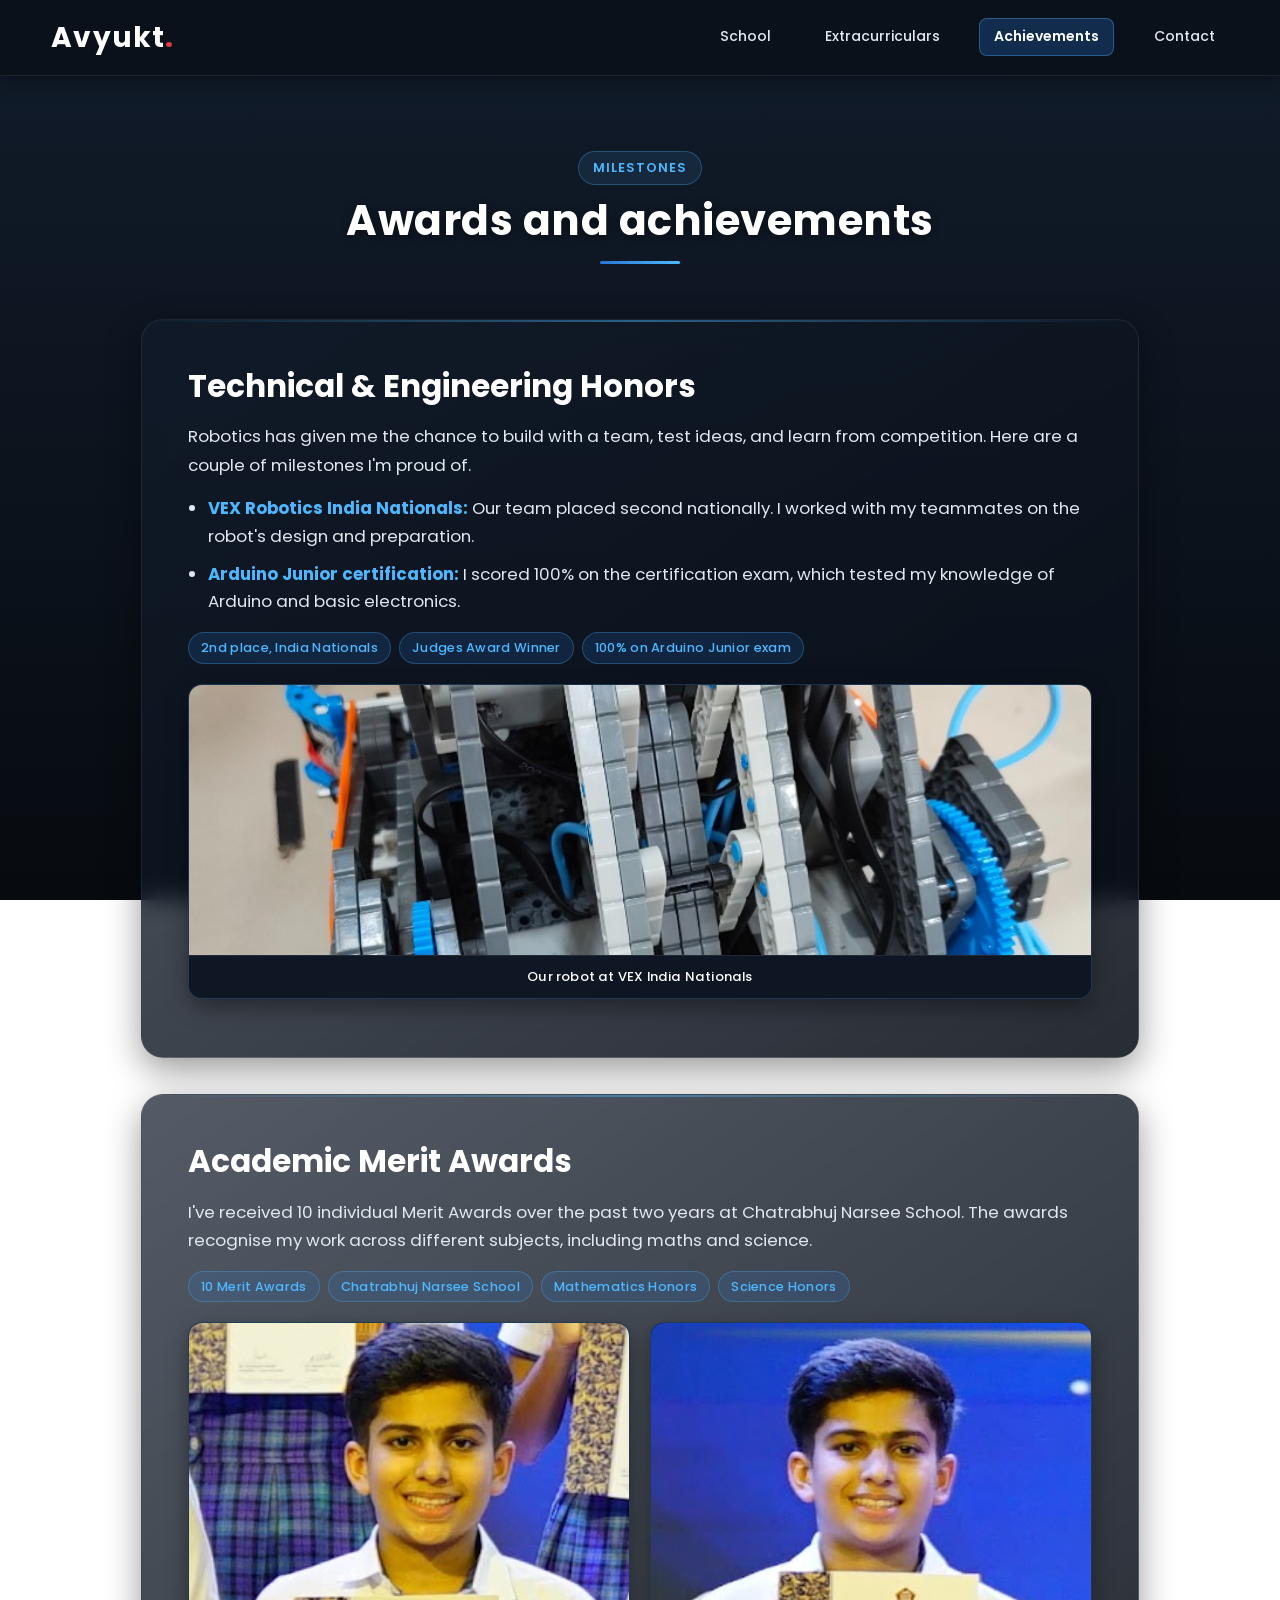
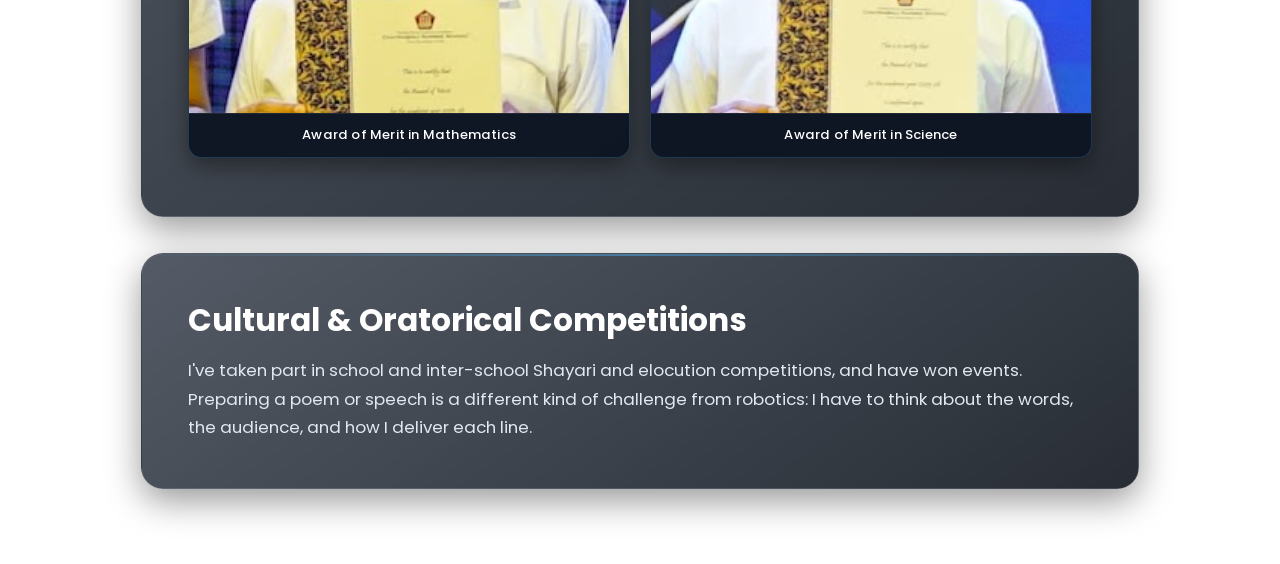
==== commit 20f1ed18: "Update achievements.html" ====
--- a/achievements.html
+++ b/achievements.html
@@ -3,87 +3,86 @@
 <head>
     <meta charset="UTF-8">
     <meta name="viewport" content="width=device-width, initial-scale=1.0">
+    <meta name="description" content="A few of Avyukt Navish Jain's milestones in VEX robotics, Arduino, school, and public speaking.">
     <title>Achievements | Avyukt</title>
     <link rel="stylesheet" href="styles.css">
 </head>
 <body>
-    <nav>
+    <nav aria-label="Main navigation">
         <a href="index.html" class="logo">Avyukt<span>.</span></a>
         <div class="nav-links">
             <a href="index.html">School</a>
             <a href="extracurriculars.html">Extracurriculars</a>
-            <a href="achievements.html" class="active">Achievements</a>
+            <a href="achievements.html" class="active" aria-current="page">Achievements</a>
             <a href="contact.html">Contact</a>
         </div>
     </nav>
 
-    <section class="container">
+    <main class="container">
         <div class="section-header">
-            <span class="section-badge">Recognitions & Awards</span>
-            <h2 class="section-title">Honors & Distinctions</h2>
+            <span class="section-badge">Milestones</span>
+            <h2 class="section-title">Awards and achievements</h2>
         </div>
 
         <div class="full-width-grid">
             
             <div class="card">
                 <h3>Technical & Engineering Honors</h3>
-                <p>My dedication to hardware engineering and programming has been recognized at both competitive and professional levels.</p>
+                <p>Robotics has given me the chance to build with a team, test ideas, and learn from competition. Here are a couple of milestones I'm proud of.</p>
                 <ul>
-                    <li><strong>VEX Robotics India Nationals:</strong> Secured the <strong>2nd Rank</strong> at the national level. Competing at this stage required advanced mechanical design optimization, strategic problem-solving, and the ability to execute complex engineering tasks under pressure.</li>
-                    <li><strong>Arduino Junior Certification:</strong> Passed the official certification exam with a perfect <strong>100% score</strong>, validating a rigorous understanding of microcontroller electronics, algorithmic logic, and sensor circuitry.</li>
+                    <li><strong>VEX Robotics India Nationals:</strong> Our team placed second nationally. I worked with my teammates on the robot's design and preparation.</li>
+                    <li><strong>Arduino Junior certification:</strong> I scored 100% on the certification exam, which tested my knowledge of Arduino and basic electronics.</li>
                 </ul>
 
                 <div class="tags-container">
-                    <span class="tech-tag">National Finalist - 2nd Place</span>
+                    <span class="tech-tag">2nd place, India Nationals</span>
                     <span class="tech-tag">Judges Award Winner</span>
-                    <span class="tech-tag">100% Arduino Certified</span>
+                    <span class="tech-tag">100% on Arduino Junior exam</span>
                 </div>
 
-                <div class="project-gallery" style="margin-top: 20px;">
+                <div class="project-gallery gallery-spaced">
                     <div class="gallery-item">
                         <div class="gallery-img-wrap">
                             <img src="vex-robot-full.jpg" alt="VEX Robotics India Nationals Competition Robot" class="gallery-img" loading="lazy">
                         </div>
-                        <div class="gallery-caption">VEX India Nationals 2nd Place Robot Build</div>
+                    <div class="gallery-caption">Our robot at VEX India Nationals</div>
                     </div>
                 </div>
             </div>
 
             <div class="card">
                 <h3>Academic Merit Awards</h3>
-                <p>Over the past two years, I have been honored to receive <strong>10 individual Merit Awards</strong>. This milestone is a reflection of my commitment to maintaining high academic performance across my entire curriculum.</p>
-                <p>Achieving these recognitions required sustained focus, thorough preparation for rigorous assessments, and a proactive drive to master complex subjects well beyond standard grade-level expectations.</p>
+                <p>I've received 10 individual Merit Awards over the past two years at Chatrabhuj Narsee School. The awards recognise my work across different subjects, including maths and science.</p>
 
                 <div class="tags-container">
-                    <span class="tech-tag">10x Merit Award Recipient</span>
+                    <span class="tech-tag">10 Merit Awards</span>
                     <span class="tech-tag">Chatrabhuj Narsee School</span>
                     <span class="tech-tag">Mathematics Honors</span>
                     <span class="tech-tag">Science Honors</span>
                 </div>
 
-                <div class="project-gallery" style="margin-top: 20px; max-width: 720px;">
+                <div class="project-gallery gallery-spaced gallery-narrow">
                     <div class="gallery-item">
                         <div class="gallery-img-wrap portrait-wrap">
                             <img src="merit-award.png" alt="Avyukt receiving the Academic Award of Merit in Mathematics" class="gallery-img" loading="lazy">
                         </div>
-                        <div class="gallery-caption">Award of Merit - Mathematics</div>
+                    <div class="gallery-caption">Award of Merit in Mathematics</div>
                     </div>
                     <div class="gallery-item">
                         <div class="gallery-img-wrap portrait-wrap">
                             <img src="merit-award-science.png" alt="Avyukt receiving the Academic Award of Merit in Science" class="gallery-img" loading="lazy">
                         </div>
-                        <div class="gallery-caption">Award of Merit - Science</div>
+                    <div class="gallery-caption">Award of Merit in Science</div>
                     </div>
                 </div>
             </div>
             
             <div class="card">
                 <h3>Cultural & Oratorical Competitions</h3>
-                <p>In addition to my STEM and athletic pursuits, I have successfully secured top placements as a <strong>Winner</strong> across various school and inter-school cultural events.</p>
-                <p>Specifically, I have competed and excelled in inter-school Shayari (Indian poetry) and elocution competitions. I approach these oratorical showcases with the same analytical mindset and strategic preparation that I use for Model UN and debate. By carefully analyzing the structure of the presentation and applying emotive, persuasive communication techniques, I consistently strive to master the stage.</p>
+                <p>I've taken part in school and inter-school Shayari and elocution competitions, and have won events. Preparing a poem or speech is a different kind of challenge from robotics: I have to think about the words, the audience, and how I deliver each line.</p>
             </div>
 
         </div>
-    </section>
+    </main>
 </body>
 </html>
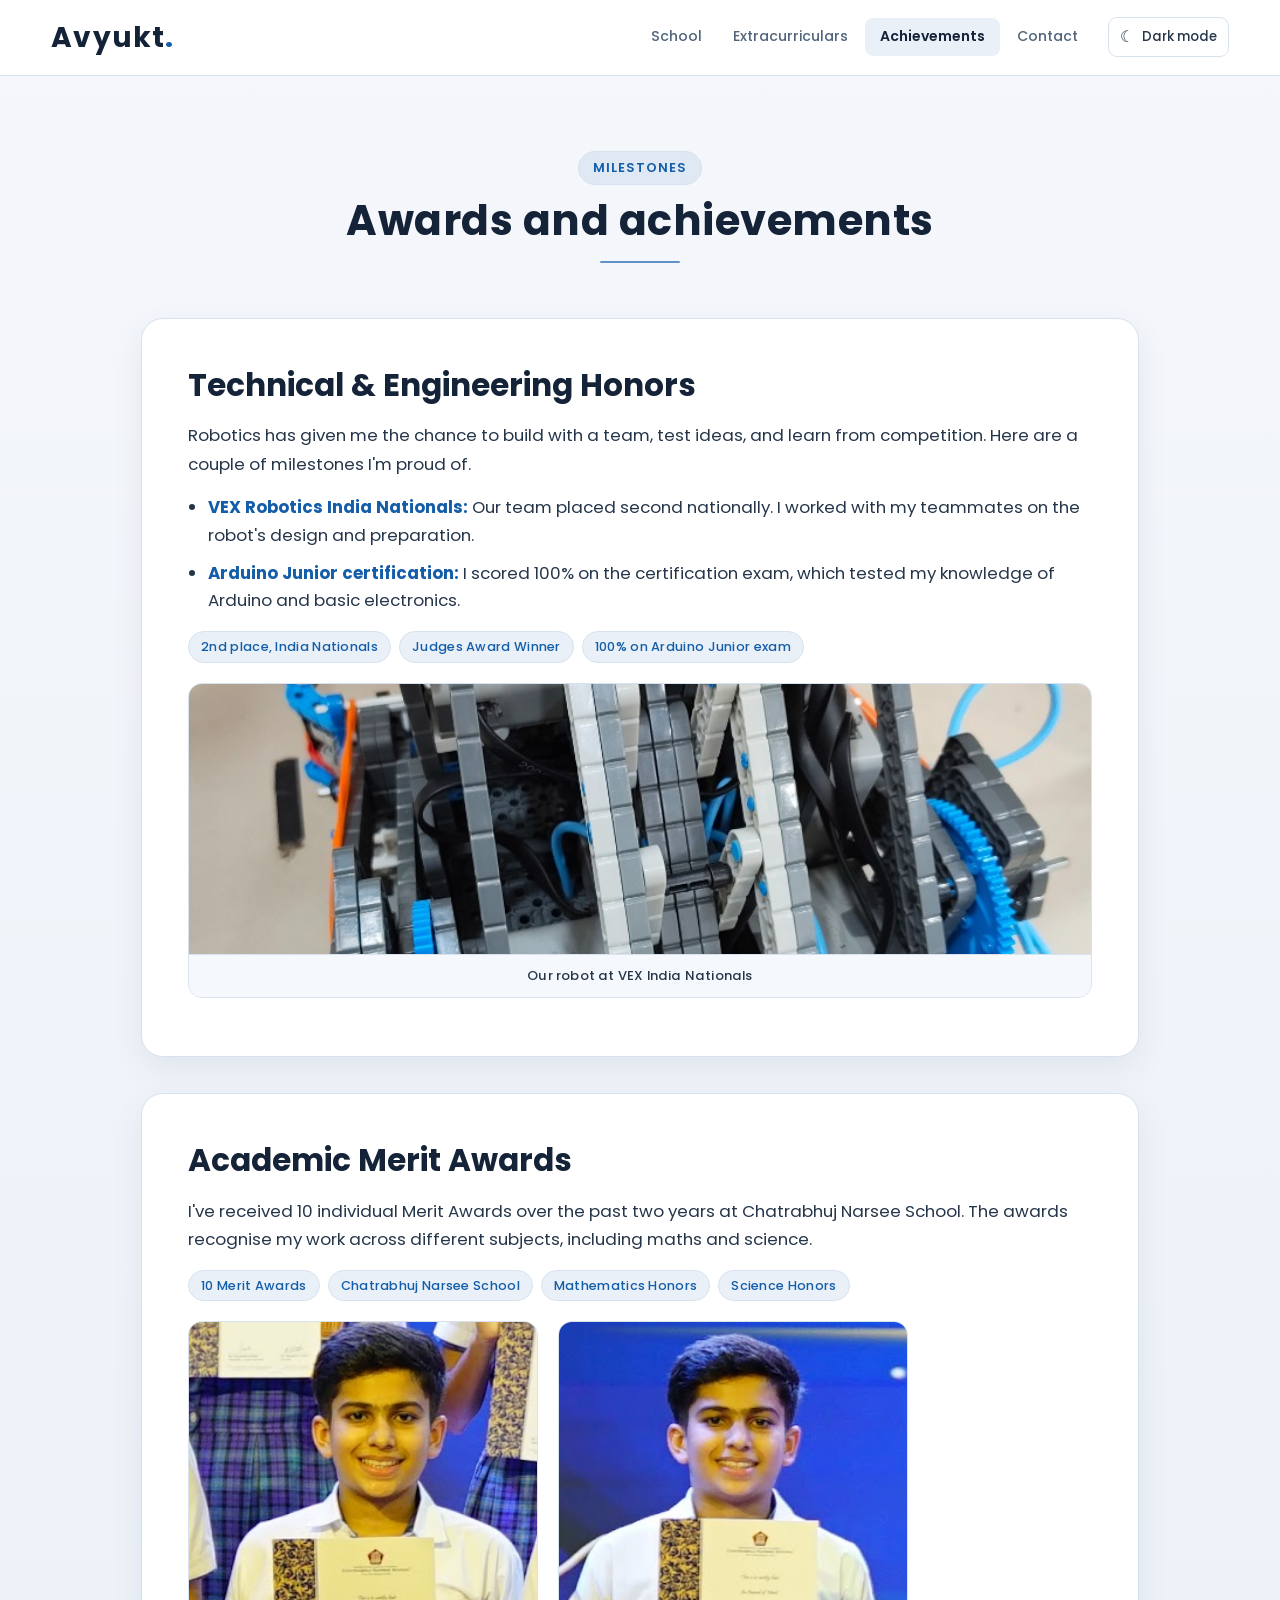
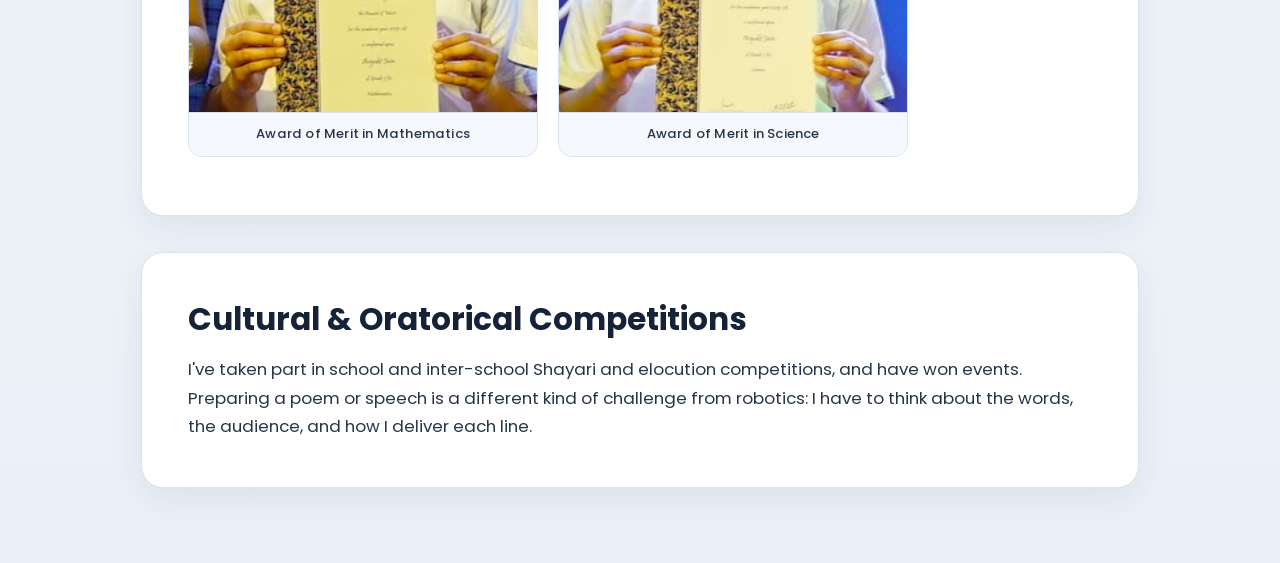
==== commit 5a2f59f4: "Update achievements.html Added a theme toggle button and a script for theme management." ====
--- a/achievements.html
+++ b/achievements.html
@@ -5,6 +5,7 @@
     <meta name="viewport" content="width=device-width, initial-scale=1.0">
     <meta name="description" content="A few of Avyukt Navish Jain's milestones in VEX robotics, Arduino, school, and public speaking.">
     <title>Achievements | Avyukt</title>
+    <script src="theme.js"></script>
     <link rel="stylesheet" href="styles.css">
 </head>
 <body>
@@ -16,6 +17,7 @@
             <a href="achievements.html" class="active" aria-current="page">Achievements</a>
             <a href="contact.html">Contact</a>
         </div>
+        <button class="theme-toggle" type="button" aria-label="Switch color theme" aria-pressed="false"><span class="theme-icon" aria-hidden="true">☀</span><span class="theme-label">Light mode</span></button>
     </nav>
 
     <main class="container">
--- a/styles.css
+++ b/styles.css
@@ -252,6 +252,12 @@
     border-top: 1px solid rgba(255, 255, 255, 0.08);
 }
 
+.sub-section-first {
+    margin-top: 0;
+    padding-top: 0;
+    border-top: 0;
+}
+
 .sub-section h4 {
     color: var(--blue-vibrant);
     font-size: clamp(1.05rem, 1.4vw + 0.2rem, 1.25rem);
@@ -291,6 +297,14 @@
     grid-template-columns: repeat(auto-fit, minmax(clamp(200px, 26vw, 280px), 1fr));
     gap: clamp(14px, 2.2vw, 20px);
     margin: 20px 0 12px 0;
+}
+
+.gallery-spaced {
+    margin-top: 20px;
+}
+
+.gallery-narrow {
+    max-width: 720px;
 }
 
 .gallery-item {
@@ -410,6 +424,85 @@
     box-shadow: 0 8px 22px rgba(77, 184, 255, 0.35);
 }
 
+button:disabled {
+    cursor: wait;
+    opacity: 0.75;
+    transform: none;
+}
+
+.visually-hidden {
+    position: absolute;
+    width: 1px;
+    height: 1px;
+    padding: 0;
+    margin: -1px;
+    overflow: hidden;
+    clip: rect(0, 0, 0, 0);
+    white-space: nowrap;
+    border: 0;
+}
+
+#form-status {
+    color: var(--blue-vibrant);
+    text-align: center;
+    font-weight: 500;
+}
+
+.success-hero {
+    min-height: 70vh;
+    display: flex;
+    flex-direction: column;
+    justify-content: center;
+    align-items: center;
+    border-bottom: none;
+}
+
+.success-hero .section-badge {
+    margin-bottom: 15px;
+}
+
+.success-hero h1 {
+    color: var(--blue-vibrant);
+    margin-bottom: 12px;
+}
+
+.success-hero p {
+    color: var(--text-white);
+    margin-bottom: 30px;
+    max-width: 500px;
+}
+
+.button-link {
+    display: inline-block;
+    width: min(100%, 260px);
+    padding: 14px 18px;
+    background: linear-gradient(90deg, var(--blue-primary), var(--blue-vibrant));
+    color: var(--text-white);
+    border-radius: 12px;
+    text-decoration: none;
+    font-weight: 600;
+    transition: transform 0.25s ease, box-shadow 0.25s ease;
+}
+
+.button-link:hover {
+    transform: translateY(-2px);
+    box-shadow: 0 8px 22px rgba(77, 184, 255, 0.35);
+}
+
+:focus-visible {
+    outline: 3px solid var(--blue-vibrant);
+    outline-offset: 3px;
+}
+
+@media (prefers-reduced-motion: reduce) {
+    *, *::before, *::after {
+        scroll-behavior: auto !important;
+        transition-duration: 0.01ms !important;
+        animation-duration: 0.01ms !important;
+        animation-iteration-count: 1 !important;
+    }
+}
+
 /* =========================================
    MOBILE RESPONSIVE NAVIGATION & TWEAKS (<= 768px)
    ========================================= */
@@ -445,3 +538,86 @@
         grid-template-columns: 1fr;
     }
 }
+
+/* Shared theme surfaces: restrained dark palette and a complete light palette. */
+:root {
+    color-scheme: dark;
+    --page: #0b111b;
+    --page-end: #101b29;
+    --surface: #162131;
+    --surface-raised: #1b293a;
+    --field: #101a28;
+    --nav-surface: rgba(11, 17, 27, .94);
+    --heading: #f7faff;
+    --body-text: #dfe8f2;
+    --muted-text: #aab9cb;
+    --accent: #85c0ff;
+    --accent-strong: #3889df;
+    --accent-soft: rgba(119, 186, 255, .11);
+    --line: #2b3b4f;
+    --depth: 0 14px 36px rgba(0, 0, 0, .16);
+    --hero-glow: rgba(56, 137, 223, .12);
+    --button-text: #071522;
+}
+:root[data-theme="light"] {
+    color-scheme: light;
+    --page: #f5f7fb;
+    --page-end: #eaf0f7;
+    --surface: #fff;
+    --surface-raised: #f5f8fc;
+    --field: #fff;
+    --nav-surface: rgba(255, 255, 255, .95);
+    --heading: #142338;
+    --body-text: #26364a;
+    --muted-text: #51647a;
+    --accent: #135da9;
+    --accent-strong: #176fbe;
+    --accent-soft: rgba(19, 93, 169, .09);
+    --line: #d8e2ee;
+    --depth: 0 12px 32px rgba(31, 54, 82, .07);
+    --hero-glow: rgba(63, 143, 220, .1);
+    --button-text: #fff;
+}
+body { color: var(--body-text); background: linear-gradient(180deg, var(--page), var(--page-end)); background-attachment: scroll; }
+nav { gap: 1rem; background: var(--nav-surface); border-bottom: 1px solid var(--line); box-shadow: none; }
+.logo, .nav-links a.active, .hero h1, .section-title, .card h3 { color: var(--heading); text-shadow: none; }
+.logo span { color: var(--accent); }
+.nav-links { margin-left: auto; gap: .2rem; }
+.nav-links a { color: var(--muted-text); }
+.nav-links a:hover, .nav-links a.active { color: var(--heading); background: var(--accent-soft); border-color: transparent; }
+.theme-toggle {
+    display: inline-flex; flex: none; align-items: center; justify-content: center; gap: .45rem;
+    width: auto; min-height: 40px; padding: .4rem .7rem; margin: 0;
+    color: var(--body-text); background: var(--surface); border: 1px solid var(--line);
+    border-radius: 9px; font: 500 .83rem 'Poppins', sans-serif; letter-spacing: 0;
+    box-shadow: none; white-space: nowrap;
+}
+.theme-toggle:hover { transform: none; background: var(--surface-raised); border-color: var(--accent); box-shadow: none; }
+.theme-icon { font-size: 1rem; line-height: 1; }
+.hero { background: radial-gradient(ellipse at 50% 0%, var(--hero-glow), transparent 65%); border-bottom: 1px solid var(--line); }
+.hero p { color: var(--muted-text); text-shadow: none; }
+.section-badge, .tech-tag { color: var(--accent); background: var(--accent-soft); border-color: var(--line); }
+.section-title::after { background: var(--accent); height: 2px; opacity: .65; }
+.card, form { background: var(--surface); border: 1px solid var(--line); box-shadow: var(--depth); backdrop-filter: none; }
+.card::before { display: none; }
+.card:hover { border-color: var(--line); box-shadow: var(--depth); transform: none; }
+.card p, .card li { color: var(--body-text); }
+.card li strong, .sub-section h4 { color: var(--accent); }
+.sub-section { border-color: var(--line); }
+.gallery-item { background: var(--surface-raised); border-color: var(--line); box-shadow: none; }
+.gallery-item:hover { border-color: var(--accent); box-shadow: none; }
+.gallery-img-wrap, .gallery-caption { background: var(--surface-raised); }
+.gallery-caption { color: var(--body-text); border-color: var(--line); }
+input, textarea { color: var(--body-text); background: var(--field); border-color: var(--line); }
+input:focus, textarea:focus { background: var(--field); border-color: var(--accent); box-shadow: 0 0 0 3px var(--accent-soft); }
+input::placeholder, textarea::placeholder { color: var(--muted-text); opacity: 1; }
+button[type="submit"], .button-link { color: var(--button-text); background: var(--accent-strong); box-shadow: none; }
+button[type="submit"]:hover, .button-link:hover { box-shadow: none; filter: brightness(1.1); }
+#form-status, .success-hero h1 { color: var(--accent); }
+.success-hero p { color: var(--body-text); }
+:focus-visible { outline-color: var(--accent); }
+@media (max-width: 768px) {
+    nav { flex-direction: row; flex-wrap: wrap; }
+    .nav-links { order: 3; margin-left: 0; }
+    .theme-toggle { margin-left: auto; }
+}
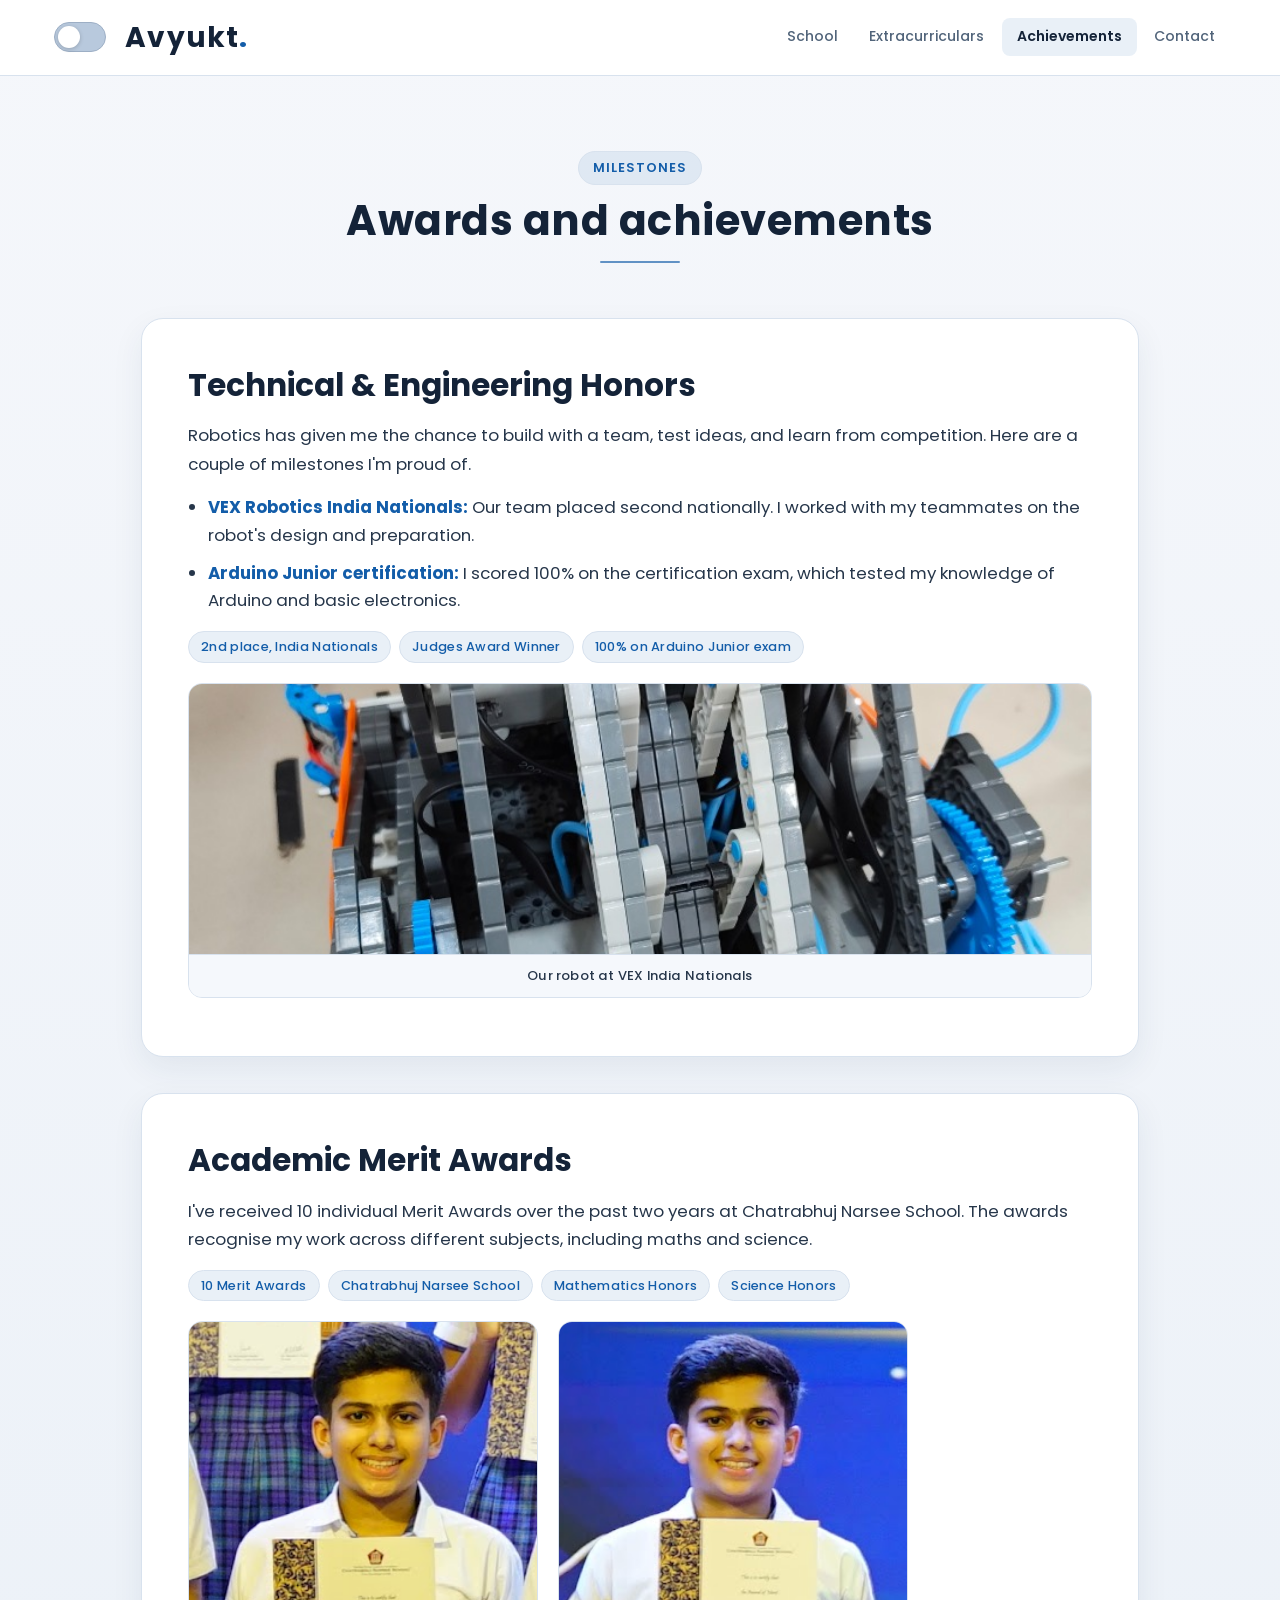
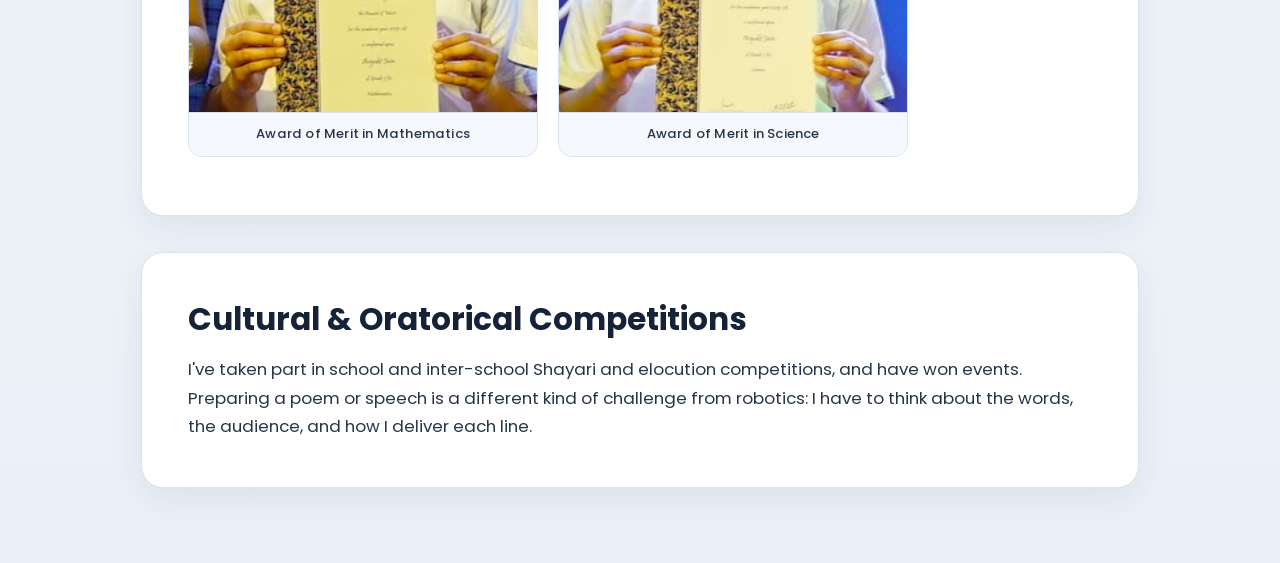
==== commit 01a2430f: "Add files via upload" ====
--- a/achievements.html
+++ b/achievements.html
@@ -1,90 +1,90 @@
-<!DOCTYPE html>
-<html lang="en">
-<head>
-    <meta charset="UTF-8">
-    <meta name="viewport" content="width=device-width, initial-scale=1.0">
-    <meta name="description" content="A few of Avyukt Navish Jain's milestones in VEX robotics, Arduino, school, and public speaking.">
-    <title>Achievements | Avyukt</title>
-    <script src="theme.js"></script>
-    <link rel="stylesheet" href="styles.css">
-</head>
-<body>
-    <nav aria-label="Main navigation">
-        <a href="index.html" class="logo">Avyukt<span>.</span></a>
-        <div class="nav-links">
-            <a href="index.html">School</a>
-            <a href="extracurriculars.html">Extracurriculars</a>
-            <a href="achievements.html" class="active" aria-current="page">Achievements</a>
-            <a href="contact.html">Contact</a>
-        </div>
-        <button class="theme-toggle" type="button" aria-label="Switch color theme" aria-pressed="false"><span class="theme-icon" aria-hidden="true">☀</span><span class="theme-label">Light mode</span></button>
-    </nav>
-
-    <main class="container">
-        <div class="section-header">
-            <span class="section-badge">Milestones</span>
-            <h2 class="section-title">Awards and achievements</h2>
-        </div>
-
-        <div class="full-width-grid">
-            
-            <div class="card">
-                <h3>Technical & Engineering Honors</h3>
-                <p>Robotics has given me the chance to build with a team, test ideas, and learn from competition. Here are a couple of milestones I'm proud of.</p>
-                <ul>
-                    <li><strong>VEX Robotics India Nationals:</strong> Our team placed second nationally. I worked with my teammates on the robot's design and preparation.</li>
-                    <li><strong>Arduino Junior certification:</strong> I scored 100% on the certification exam, which tested my knowledge of Arduino and basic electronics.</li>
-                </ul>
-
-                <div class="tags-container">
-                    <span class="tech-tag">2nd place, India Nationals</span>
-                    <span class="tech-tag">Judges Award Winner</span>
-                    <span class="tech-tag">100% on Arduino Junior exam</span>
-                </div>
-
-                <div class="project-gallery gallery-spaced">
-                    <div class="gallery-item">
-                        <div class="gallery-img-wrap">
-                            <img src="vex-robot-full.jpg" alt="VEX Robotics India Nationals Competition Robot" class="gallery-img" loading="lazy">
-                        </div>
-                    <div class="gallery-caption">Our robot at VEX India Nationals</div>
-                    </div>
-                </div>
-            </div>
-
-            <div class="card">
-                <h3>Academic Merit Awards</h3>
-                <p>I've received 10 individual Merit Awards over the past two years at Chatrabhuj Narsee School. The awards recognise my work across different subjects, including maths and science.</p>
-
-                <div class="tags-container">
-                    <span class="tech-tag">10 Merit Awards</span>
-                    <span class="tech-tag">Chatrabhuj Narsee School</span>
-                    <span class="tech-tag">Mathematics Honors</span>
-                    <span class="tech-tag">Science Honors</span>
-                </div>
-
-                <div class="project-gallery gallery-spaced gallery-narrow">
-                    <div class="gallery-item">
-                        <div class="gallery-img-wrap portrait-wrap">
-                            <img src="merit-award.png" alt="Avyukt receiving the Academic Award of Merit in Mathematics" class="gallery-img" loading="lazy">
-                        </div>
-                    <div class="gallery-caption">Award of Merit in Mathematics</div>
-                    </div>
-                    <div class="gallery-item">
-                        <div class="gallery-img-wrap portrait-wrap">
-                            <img src="merit-award-science.png" alt="Avyukt receiving the Academic Award of Merit in Science" class="gallery-img" loading="lazy">
-                        </div>
-                    <div class="gallery-caption">Award of Merit in Science</div>
-                    </div>
-                </div>
-            </div>
-            
-            <div class="card">
-                <h3>Cultural & Oratorical Competitions</h3>
-                <p>I've taken part in school and inter-school Shayari and elocution competitions, and have won events. Preparing a poem or speech is a different kind of challenge from robotics: I have to think about the words, the audience, and how I deliver each line.</p>
-            </div>
-
-        </div>
-    </main>
-</body>
-</html>
+<!DOCTYPE html>
+<html lang="en">
+<head>
+    <meta charset="UTF-8">
+    <meta name="viewport" content="width=device-width, initial-scale=1.0">
+    <meta name="description" content="A few of Avyukt Navish Jain's milestones in VEX robotics, Arduino, school, and public speaking.">
+    <title>Achievements | Avyukt</title>
+    <script src="theme.js"></script>
+    <link rel="stylesheet" href="styles.css">
+</head>
+<body>
+    <nav aria-label="Main navigation">
+        <button class="theme-toggle" type="button" role="switch" aria-checked="false" aria-label="Dark mode"><span class="switch-track" aria-hidden="true"><span class="switch-thumb"></span></span></button>
+        <a href="index.html" class="logo">Avyukt<span>.</span></a>
+        <div class="nav-links">
+            <a href="index.html">School</a>
+            <a href="extracurriculars.html">Extracurriculars</a>
+            <a href="achievements.html" class="active" aria-current="page">Achievements</a>
+            <a href="contact.html">Contact</a>
+        </div>
+    </nav>
+
+    <main class="container">
+        <div class="section-header">
+            <span class="section-badge">Milestones</span>
+            <h2 class="section-title">Awards and achievements</h2>
+        </div>
+
+        <div class="full-width-grid">
+            
+            <div class="card">
+                <h3>Technical & Engineering Honors</h3>
+                <p>Robotics has given me the chance to build with a team, test ideas, and learn from competition. Here are a couple of milestones I'm proud of.</p>
+                <ul>
+                    <li><strong>VEX Robotics India Nationals:</strong> Our team placed second nationally. I worked with my teammates on the robot's design and preparation.</li>
+                    <li><strong>Arduino Junior certification:</strong> I scored 100% on the certification exam, which tested my knowledge of Arduino and basic electronics.</li>
+                </ul>
+
+                <div class="tags-container">
+                    <span class="tech-tag">2nd place, India Nationals</span>
+                    <span class="tech-tag">Judges Award Winner</span>
+                    <span class="tech-tag">100% on Arduino Junior exam</span>
+                </div>
+
+                <div class="project-gallery gallery-spaced">
+                    <div class="gallery-item">
+                        <div class="gallery-img-wrap">
+                            <img src="vex-robot-full.jpg" alt="VEX Robotics India Nationals Competition Robot" class="gallery-img" loading="lazy">
+                        </div>
+                    <div class="gallery-caption">Our robot at VEX India Nationals</div>
+                    </div>
+                </div>
+            </div>
+
+            <div class="card">
+                <h3>Academic Merit Awards</h3>
+                <p>I've received 10 individual Merit Awards over the past two years at Chatrabhuj Narsee School. The awards recognise my work across different subjects, including maths and science.</p>
+
+                <div class="tags-container">
+                    <span class="tech-tag">10 Merit Awards</span>
+                    <span class="tech-tag">Chatrabhuj Narsee School</span>
+                    <span class="tech-tag">Mathematics Honors</span>
+                    <span class="tech-tag">Science Honors</span>
+                </div>
+
+                <div class="project-gallery gallery-spaced gallery-narrow">
+                    <div class="gallery-item">
+                        <div class="gallery-img-wrap portrait-wrap">
+                            <img src="merit-award.png" alt="Avyukt receiving the Academic Award of Merit in Mathematics" class="gallery-img" loading="lazy">
+                        </div>
+                    <div class="gallery-caption">Award of Merit in Mathematics</div>
+                    </div>
+                    <div class="gallery-item">
+                        <div class="gallery-img-wrap portrait-wrap">
+                            <img src="merit-award-science.png" alt="Avyukt receiving the Academic Award of Merit in Science" class="gallery-img" loading="lazy">
+                        </div>
+                    <div class="gallery-caption">Award of Merit in Science</div>
+                    </div>
+                </div>
+            </div>
+            
+            <div class="card">
+                <h3>Cultural & Oratorical Competitions</h3>
+                <p>I've taken part in school and inter-school Shayari and elocution competitions, and have won events. Preparing a poem or speech is a different kind of challenge from robotics: I have to think about the words, the audience, and how I deliver each line.</p>
+            </div>
+
+        </div>
+    </main>
+</body>
+</html>
--- a/styles.css
+++ b/styles.css
@@ -1,623 +1,664 @@
-@import url('https://fonts.googleapis.com/css2?family=Poppins:wght@300;400;500;600;700&display=swap');
-
-:root {
-    --bg-start: #111C2B;   
-    --bg-end: #070B10;      
-    --card-bg: rgba(18, 28, 43, 0.72); 
-    --text-white: #FFFFFF;       
-    --text-offwhite: #E2E8F0;    
-    --text-muted: #94A3B8;
-
-    --blue-vibrant: #4DB8FF;     
-    --blue-primary: #2A75D3;     
-    --accent-red: #E63946;       
-}
-
-* {
-    margin: 0;
-    padding: 0;
-    box-sizing: border-box;
-    font-family: 'Poppins', sans-serif;
-}
-
-html {
-    scroll-behavior: smooth;
-}
-
-body {
-    background: linear-gradient(180deg, var(--bg-start) 0%, var(--bg-end) 100%);
-    background-attachment: fixed; 
-    background-repeat: no-repeat;
-    min-height: 100vh;
-    color: var(--text-offwhite);
-    line-height: 1.7;
-    overflow-x: hidden;
-    -webkit-font-smoothing: antialiased;
-}
-
-/* =========================================
-   NAVIGATION BAR
-   ========================================= */
-nav {
-    background-color: rgba(11, 17, 26, 0.88); 
-    padding: 0.85rem clamp(14px, 4vw, 5%);
-    display: flex;
-    justify-content: space-between;
-    align-items: center;
-    box-shadow: 0 4px 20px rgba(0, 0, 0, 0.45);
-    position: sticky;
-    top: 0;
-    z-index: 100;
-    backdrop-filter: blur(16px);
-    -webkit-backdrop-filter: blur(16px);
-    border-bottom: 1px solid rgba(255, 255, 255, 0.07);
-}
-
-.logo {
-    font-size: clamp(1.35rem, 2.2vw, 1.75rem);
-    font-weight: 700;
-    color: var(--text-white);
-    text-decoration: none;
-    letter-spacing: 1.2px;
-    flex-shrink: 0;
-}
-
-.logo span {
-    color: var(--accent-red);
-}
-
-.nav-links {
-    display: flex;
-    align-items: center;
-    gap: clamp(8px, 2vw, 1.8rem);
-}
-
-.nav-links a {
-    text-decoration: none;
-    color: var(--text-offwhite);
-    font-weight: 500;
-    transition: all 0.25s ease;
-    padding: 6px 14px;
-    border-radius: 8px;
-    font-size: clamp(0.86rem, 1.1vw, 0.98rem);
-    white-space: nowrap;
-    position: relative;
-}
-
-.nav-links a:hover {
-    color: var(--blue-vibrant);
-    background: rgba(77, 184, 255, 0.08);
-}
-
-.nav-links a.active {
-    color: var(--text-white);
-    font-weight: 600;
-    background: rgba(42, 117, 211, 0.28);
-    border: 1px solid rgba(77, 184, 255, 0.35);
-}
-
-/* =========================================
-   HERO SECTION
-   ========================================= */
-.hero {
-    background: radial-gradient(circle at 50% 25%, rgba(42, 117, 211, 0.28) 0%, rgba(11, 17, 26, 0.8) 75%);
-    color: var(--text-white);
-    padding: clamp(45px, 8vw, 95px) clamp(16px, 4vw, 5%);
-    text-align: center;
-    position: relative;
-    border-bottom: 1px solid rgba(77, 184, 255, 0.2);
-}
-
-.hero h1 {
-    font-size: clamp(2rem, 5.5vw + 0.3rem, 3.8rem);
-    margin-bottom: 12px;
-    font-weight: 700;
-    letter-spacing: -0.5px;
-    line-height: 1.2;
-    text-shadow: 0 2px 20px rgba(0, 0, 0, 0.6);
-}
-
-.hero p {
-    font-size: clamp(1rem, 1.6vw + 0.3rem, 1.3rem);
-    font-weight: 400;
-    max-width: 780px;
-    margin: 0 auto;
-    color: var(--blue-vibrant);
-    line-height: 1.55;
-    text-shadow: 0 1px 8px rgba(0, 0, 0, 0.8);
-}
-
-/* =========================================
-   CONTAINER & SECTION HEADERS
-   ========================================= */
-.container {
-    padding: clamp(32px, 6vw, 75px) clamp(14px, 4vw, 5%);
-    max-width: 1100px;
-    margin: 0 auto;
-}
-
-.section-header {
-    text-align: center;
-    margin-bottom: clamp(28px, 5vw, 55px);
-}
-
-.section-badge {
-    display: inline-block;
-    padding: 5px 14px;
-    background: rgba(77, 184, 255, 0.1);
-    color: var(--blue-vibrant);
-    border: 1px solid rgba(77, 184, 255, 0.28);
-    border-radius: 20px;
-    font-size: 0.8rem;
-    font-weight: 600;
-    letter-spacing: 1px;
-    text-transform: uppercase;
-    margin-bottom: 10px;
-}
-
-.section-title {
-    font-size: clamp(1.6rem, 3.2vw + 0.3rem, 2.6rem);
-    color: var(--text-white);
-    text-align: center;
-    position: relative;
-    letter-spacing: 0.5px;
-    line-height: 1.25;
-    text-shadow: 0 2px 10px rgba(0, 0, 0, 0.4);
-}
-
-.section-title::after {
-    content: '';
-    display: block;
-    width: clamp(50px, 8vw, 80px);
-    height: 3px;
-    background: linear-gradient(90deg, var(--blue-primary), var(--blue-vibrant));
-    margin: 14px auto 0;
-    border-radius: 2px;
-}
-
-/* =========================================
-   CARDS & CONTENT SURFACES
-   ========================================= */
-.full-width-grid {
-    display: flex;
-    flex-direction: column;
-    gap: clamp(20px, 3.5vw, 36px);
-}
-
-.card {
-    background: linear-gradient(145deg, var(--card-bg) 0%, rgba(10, 16, 25, 0.88) 100%);
-    padding: clamp(22px, 4vw + 6px, 46px);
-    border-radius: clamp(16px, 2.5vw, 22px);
-    box-shadow: 0 12px 35px rgba(0, 0, 0, 0.4);
-    border: 1px solid rgba(255, 255, 255, 0.08);
-    position: relative;
-    transition: transform 0.3s ease, border-color 0.3s ease, box-shadow 0.3s ease;
-    backdrop-filter: blur(12px);
-    -webkit-backdrop-filter: blur(12px);
-    overflow: hidden;
-}
-
-.card::before {
-    content: '';
-    position: absolute;
-    top: 0;
-    left: 0;
-    right: 0;
-    height: 2px;
-    background: linear-gradient(90deg, transparent, rgba(77, 184, 255, 0.45), transparent);
-}
-
-.card:hover {
-    transform: translateY(-3px);
-    border-color: rgba(77, 184, 255, 0.35);
-    box-shadow: 0 16px 45px rgba(0, 0, 0, 0.5);
-}
-
-.card h3 {
-    font-size: clamp(1.3rem, 2.2vw + 0.3rem, 1.95rem);
-    margin-bottom: 16px;
-    color: var(--text-white);
-    line-height: 1.3;
-}
-
-.card p {
-    font-size: clamp(0.95rem, 0.4vw + 0.82rem, 1.05rem);
-    margin-bottom: 16px;
-    line-height: 1.7;
-    color: var(--text-offwhite);
-}
-
-.card p:last-child {
-    margin-bottom: 0;
-}
-
-.card ul {
-    margin-left: 20px;
-    margin-bottom: 16px;
-    font-size: clamp(0.95rem, 0.4vw + 0.82rem, 1.05rem);
-}
-
-.card li {
-    margin-bottom: 10px;
-    line-height: 1.65;
-}
-
-.card li strong {
-    color: var(--blue-vibrant);
-}
-
-.sub-section {
-    margin-top: 22px;
-    padding-top: 18px;
-    border-top: 1px solid rgba(255, 255, 255, 0.08);
-}
-
-.sub-section-first {
-    margin-top: 0;
-    padding-top: 0;
-    border-top: 0;
-}
-
-.sub-section h4 {
-    color: var(--blue-vibrant);
-    font-size: clamp(1.05rem, 1.4vw + 0.2rem, 1.25rem);
-    margin-bottom: 10px;
-    letter-spacing: 0.3px;
-    line-height: 1.35;
-}
-
-/* =========================================
-   TAGS & BADGES
-   ========================================= */
-.tags-container {
-    display: flex;
-    flex-wrap: wrap;
-    gap: 8px;
-    margin: 14px 0 18px 0;
-}
-
-.tech-tag {
-    display: inline-flex;
-    align-items: center;
-    padding: 4px 12px;
-    background: rgba(42, 117, 211, 0.18);
-    color: var(--blue-vibrant);
-    border: 1px solid rgba(77, 184, 255, 0.28);
-    border-radius: 20px;
-    font-size: clamp(0.78rem, 1vw, 0.85rem);
-    font-weight: 500;
-    letter-spacing: 0.3px;
-}
-
-/* =========================================
-   IMAGE GALLERIES
-   ========================================= */
-.project-gallery {
-    display: grid;
-    grid-template-columns: repeat(auto-fit, minmax(clamp(200px, 26vw, 280px), 1fr));
-    gap: clamp(14px, 2.2vw, 20px);
-    margin: 20px 0 12px 0;
-}
-
-.gallery-spaced {
-    margin-top: 20px;
-}
-
-.gallery-narrow {
-    max-width: 720px;
-}
-
-.gallery-item {
-    position: relative;
-    border-radius: 14px;
-    overflow: hidden;
-    background: rgba(10, 16, 25, 0.8);
-    border: 1px solid rgba(77, 184, 255, 0.22);
-    box-shadow: 0 8px 22px rgba(0, 0, 0, 0.4);
-    transition: transform 0.3s ease, border-color 0.3s ease, box-shadow 0.3s ease;
-}
-
-.gallery-item:hover {
-    transform: translateY(-3px);
-    border-color: var(--blue-vibrant);
-    box-shadow: 0 12px 30px rgba(77, 184, 255, 0.2);
-}
-
-.gallery-img-wrap {
-    width: 100%;
-    height: clamp(210px, 26vw, 270px);
-    overflow: hidden;
-    display: flex;
-    align-items: center;
-    justify-content: center;
-    background: #070B10;
-}
-
-.gallery-img-wrap.portrait-wrap {
-    height: clamp(310px, 40vw, 390px);
-}
-
-.gallery-img {
-    width: 100%;
-    height: 100%;
-    object-fit: cover;
-    object-position: center;
-    transition: transform 0.4s ease;
-    display: block;
-}
-
-.gallery-img-wrap.portrait-wrap .gallery-img {
-    object-position: top center;
-}
-
-.gallery-item:hover .gallery-img {
-    transform: scale(1.04);
-}
-
-.gallery-caption {
-    padding: 10px 14px;
-    background: rgba(15, 23, 36, 0.95);
-    border-top: 1px solid rgba(255, 255, 255, 0.08);
-    font-size: clamp(0.82rem, 1vw, 0.9rem);
-    color: var(--text-white);
-    font-weight: 500;
-    text-align: center;
-    letter-spacing: 0.2px;
-}
-
-/* =========================================
-   FORMS
-   ========================================= */
-form {
-    display: flex;
-    flex-direction: column;
-    gap: clamp(16px, 2.5vw, 24px);
-    max-width: 650px;
-    margin: 0 auto;
-    background: linear-gradient(145deg, var(--card-bg) 0%, rgba(10, 16, 25, 0.88) 100%);
-    padding: clamp(22px, 4.5vw, 45px);
-    border-radius: clamp(16px, 2.5vw, 22px);
-    border: 1px solid rgba(255, 255, 255, 0.08);
-    box-shadow: 0 12px 35px rgba(0, 0, 0, 0.4);
-    backdrop-filter: blur(12px);
-    -webkit-backdrop-filter: blur(12px);
-}
-
-input, textarea {
-    padding: clamp(14px, 2vw, 18px);
-    border: 1px solid rgba(255, 255, 255, 0.1);
-    border-radius: 12px;
-    font-size: clamp(0.95rem, 1.2vw, 1.05rem);
-    background: rgba(0, 0, 0, 0.35);
-    color: var(--text-white);
-    transition: all 0.25s ease;
-    width: 100%;
-}
-
-input:focus, textarea:focus {
-    outline: none;
-    border-color: var(--blue-vibrant);
-    background: rgba(0, 0, 0, 0.55);
-    box-shadow: 0 0 15px rgba(77, 184, 255, 0.2);
-}
-
-input::placeholder, textarea::placeholder {
-    color: rgba(255, 255, 255, 0.4);
-}
-
-button {
-    padding: clamp(14px, 2vw, 18px);
-    background: linear-gradient(90deg, var(--blue-primary), var(--blue-vibrant));
-    color: var(--text-white);
-    border: none;
-    border-radius: 12px;
-    font-size: clamp(1rem, 1.3vw, 1.15rem);
-    font-weight: 600;
-    cursor: pointer;
-    transition: transform 0.25s ease, box-shadow 0.25s ease;
-    letter-spacing: 0.5px;
-    width: 100%;
-}
-
-button:hover {
-    transform: translateY(-2px);
-    box-shadow: 0 8px 22px rgba(77, 184, 255, 0.35);
-}
-
-button:disabled {
-    cursor: wait;
-    opacity: 0.75;
-    transform: none;
-}
-
-.visually-hidden {
-    position: absolute;
-    width: 1px;
-    height: 1px;
-    padding: 0;
-    margin: -1px;
-    overflow: hidden;
-    clip: rect(0, 0, 0, 0);
-    white-space: nowrap;
-    border: 0;
-}
-
-#form-status {
-    color: var(--blue-vibrant);
-    text-align: center;
-    font-weight: 500;
-}
-
-.success-hero {
-    min-height: 70vh;
-    display: flex;
-    flex-direction: column;
-    justify-content: center;
-    align-items: center;
-    border-bottom: none;
-}
-
-.success-hero .section-badge {
-    margin-bottom: 15px;
-}
-
-.success-hero h1 {
-    color: var(--blue-vibrant);
-    margin-bottom: 12px;
-}
-
-.success-hero p {
-    color: var(--text-white);
-    margin-bottom: 30px;
-    max-width: 500px;
-}
-
-.button-link {
-    display: inline-block;
-    width: min(100%, 260px);
-    padding: 14px 18px;
-    background: linear-gradient(90deg, var(--blue-primary), var(--blue-vibrant));
-    color: var(--text-white);
-    border-radius: 12px;
-    text-decoration: none;
-    font-weight: 600;
-    transition: transform 0.25s ease, box-shadow 0.25s ease;
-}
-
-.button-link:hover {
-    transform: translateY(-2px);
-    box-shadow: 0 8px 22px rgba(77, 184, 255, 0.35);
-}
-
-:focus-visible {
-    outline: 3px solid var(--blue-vibrant);
-    outline-offset: 3px;
-}
-
-@media (prefers-reduced-motion: reduce) {
-    *, *::before, *::after {
-        scroll-behavior: auto !important;
-        transition-duration: 0.01ms !important;
-        animation-duration: 0.01ms !important;
-        animation-iteration-count: 1 !important;
-    }
-}
-
-/* =========================================
-   MOBILE RESPONSIVE NAVIGATION & TWEAKS (<= 768px)
-   ========================================= */
-@media (max-width: 768px) {
-    nav {
-        flex-direction: column;
-        gap: 10px;
-        padding: 12px 14px;
-    }
-
-    .nav-links {
-        display: flex;
-        width: 100%;
-        overflow-x: auto;
-        -webkit-overflow-scrolling: touch;
-        scrollbar-width: none;
-        justify-content: flex-start;
-        gap: 8px;
-        padding-bottom: 3px;
-    }
-
-    .nav-links::-webkit-scrollbar {
-        display: none;
-    }
-
-    .nav-links a {
-        padding: 5px 12px;
-        font-size: 0.86rem;
-        flex-shrink: 0;
-    }
-
-    .project-gallery {
-        grid-template-columns: 1fr;
-    }
-}
-
-/* Shared theme surfaces: restrained dark palette and a complete light palette. */
-:root {
-    color-scheme: dark;
-    --page: #0b111b;
-    --page-end: #101b29;
-    --surface: #162131;
-    --surface-raised: #1b293a;
-    --field: #101a28;
-    --nav-surface: rgba(11, 17, 27, .94);
-    --heading: #f7faff;
-    --body-text: #dfe8f2;
-    --muted-text: #aab9cb;
-    --accent: #85c0ff;
-    --accent-strong: #3889df;
-    --accent-soft: rgba(119, 186, 255, .11);
-    --line: #2b3b4f;
-    --depth: 0 14px 36px rgba(0, 0, 0, .16);
-    --hero-glow: rgba(56, 137, 223, .12);
-    --button-text: #071522;
-}
-:root[data-theme="light"] {
-    color-scheme: light;
-    --page: #f5f7fb;
-    --page-end: #eaf0f7;
-    --surface: #fff;
-    --surface-raised: #f5f8fc;
-    --field: #fff;
-    --nav-surface: rgba(255, 255, 255, .95);
-    --heading: #142338;
-    --body-text: #26364a;
-    --muted-text: #51647a;
-    --accent: #135da9;
-    --accent-strong: #176fbe;
-    --accent-soft: rgba(19, 93, 169, .09);
-    --line: #d8e2ee;
-    --depth: 0 12px 32px rgba(31, 54, 82, .07);
-    --hero-glow: rgba(63, 143, 220, .1);
-    --button-text: #fff;
-}
-body { color: var(--body-text); background: linear-gradient(180deg, var(--page), var(--page-end)); background-attachment: scroll; }
-nav { gap: 1rem; background: var(--nav-surface); border-bottom: 1px solid var(--line); box-shadow: none; }
-.logo, .nav-links a.active, .hero h1, .section-title, .card h3 { color: var(--heading); text-shadow: none; }
-.logo span { color: var(--accent); }
-.nav-links { margin-left: auto; gap: .2rem; }
-.nav-links a { color: var(--muted-text); }
-.nav-links a:hover, .nav-links a.active { color: var(--heading); background: var(--accent-soft); border-color: transparent; }
-.theme-toggle {
-    display: inline-flex; flex: none; align-items: center; justify-content: center; gap: .45rem;
-    width: auto; min-height: 40px; padding: .4rem .7rem; margin: 0;
-    color: var(--body-text); background: var(--surface); border: 1px solid var(--line);
-    border-radius: 9px; font: 500 .83rem 'Poppins', sans-serif; letter-spacing: 0;
-    box-shadow: none; white-space: nowrap;
-}
-.theme-toggle:hover { transform: none; background: var(--surface-raised); border-color: var(--accent); box-shadow: none; }
-.theme-icon { font-size: 1rem; line-height: 1; }
-.hero { background: radial-gradient(ellipse at 50% 0%, var(--hero-glow), transparent 65%); border-bottom: 1px solid var(--line); }
-.hero p { color: var(--muted-text); text-shadow: none; }
-.section-badge, .tech-tag { color: var(--accent); background: var(--accent-soft); border-color: var(--line); }
-.section-title::after { background: var(--accent); height: 2px; opacity: .65; }
-.card, form { background: var(--surface); border: 1px solid var(--line); box-shadow: var(--depth); backdrop-filter: none; }
-.card::before { display: none; }
-.card:hover { border-color: var(--line); box-shadow: var(--depth); transform: none; }
-.card p, .card li { color: var(--body-text); }
-.card li strong, .sub-section h4 { color: var(--accent); }
-.sub-section { border-color: var(--line); }
-.gallery-item { background: var(--surface-raised); border-color: var(--line); box-shadow: none; }
-.gallery-item:hover { border-color: var(--accent); box-shadow: none; }
-.gallery-img-wrap, .gallery-caption { background: var(--surface-raised); }
-.gallery-caption { color: var(--body-text); border-color: var(--line); }
-input, textarea { color: var(--body-text); background: var(--field); border-color: var(--line); }
-input:focus, textarea:focus { background: var(--field); border-color: var(--accent); box-shadow: 0 0 0 3px var(--accent-soft); }
-input::placeholder, textarea::placeholder { color: var(--muted-text); opacity: 1; }
-button[type="submit"], .button-link { color: var(--button-text); background: var(--accent-strong); box-shadow: none; }
-button[type="submit"]:hover, .button-link:hover { box-shadow: none; filter: brightness(1.1); }
-#form-status, .success-hero h1 { color: var(--accent); }
-.success-hero p { color: var(--body-text); }
-:focus-visible { outline-color: var(--accent); }
-@media (max-width: 768px) {
-    nav { flex-direction: row; flex-wrap: wrap; }
-    .nav-links { order: 3; margin-left: 0; }
-    .theme-toggle { margin-left: auto; }
-}
+@import url('https://fonts.googleapis.com/css2?family=Poppins:wght@300;400;500;600;700&display=swap');
+
+:root {
+    --bg-start: #111C2B;   
+    --bg-end: #070B10;      
+    --card-bg: rgba(18, 28, 43, 0.72); 
+    --text-white: #FFFFFF;       
+    --text-offwhite: #E2E8F0;    
+    --text-muted: #94A3B8;
+
+    --blue-vibrant: #4DB8FF;     
+    --blue-primary: #2A75D3;     
+    --accent-red: #E63946;       
+}
+
+* {
+    margin: 0;
+    padding: 0;
+    box-sizing: border-box;
+    font-family: 'Poppins', sans-serif;
+}
+
+html {
+    scroll-behavior: smooth;
+}
+
+body {
+    background: linear-gradient(180deg, var(--bg-start) 0%, var(--bg-end) 100%);
+    background-attachment: fixed; 
+    background-repeat: no-repeat;
+    min-height: 100vh;
+    color: var(--text-offwhite);
+    line-height: 1.7;
+    overflow-x: hidden;
+    -webkit-font-smoothing: antialiased;
+}
+
+/* =========================================
+   NAVIGATION BAR
+   ========================================= */
+nav {
+    background-color: rgba(11, 17, 26, 0.88); 
+    padding: 0.85rem clamp(14px, 4vw, 5%);
+    display: flex;
+    justify-content: space-between;
+    align-items: center;
+    box-shadow: 0 4px 20px rgba(0, 0, 0, 0.45);
+    position: sticky;
+    top: 0;
+    z-index: 100;
+    backdrop-filter: blur(16px);
+    -webkit-backdrop-filter: blur(16px);
+    border-bottom: 1px solid rgba(255, 255, 255, 0.07);
+}
+
+.logo {
+    font-size: clamp(1.35rem, 2.2vw, 1.75rem);
+    font-weight: 700;
+    color: var(--text-white);
+    text-decoration: none;
+    letter-spacing: 1.2px;
+    flex-shrink: 0;
+}
+
+.logo span {
+    color: var(--accent-red);
+}
+
+.nav-links {
+    display: flex;
+    align-items: center;
+    gap: clamp(8px, 2vw, 1.8rem);
+}
+
+.nav-links a {
+    text-decoration: none;
+    color: var(--text-offwhite);
+    font-weight: 500;
+    transition: all 0.25s ease;
+    padding: 6px 14px;
+    border-radius: 8px;
+    font-size: clamp(0.86rem, 1.1vw, 0.98rem);
+    white-space: nowrap;
+    position: relative;
+}
+
+.nav-links a:hover {
+    color: var(--blue-vibrant);
+    background: rgba(77, 184, 255, 0.08);
+}
+
+.nav-links a.active {
+    color: var(--text-white);
+    font-weight: 600;
+    background: rgba(42, 117, 211, 0.28);
+    border: 1px solid rgba(77, 184, 255, 0.35);
+}
+
+/* =========================================
+   HERO SECTION
+   ========================================= */
+.hero {
+    background: radial-gradient(circle at 50% 25%, rgba(42, 117, 211, 0.28) 0%, rgba(11, 17, 26, 0.8) 75%);
+    color: var(--text-white);
+    padding: clamp(45px, 8vw, 95px) clamp(16px, 4vw, 5%);
+    text-align: center;
+    position: relative;
+    border-bottom: 1px solid rgba(77, 184, 255, 0.2);
+}
+
+.hero h1 {
+    font-size: clamp(2rem, 5.5vw + 0.3rem, 3.8rem);
+    margin-bottom: 12px;
+    font-weight: 700;
+    letter-spacing: -0.5px;
+    line-height: 1.2;
+    text-shadow: 0 2px 20px rgba(0, 0, 0, 0.6);
+}
+
+.hero p {
+    font-size: clamp(1rem, 1.6vw + 0.3rem, 1.3rem);
+    font-weight: 400;
+    max-width: 780px;
+    margin: 0 auto;
+    color: var(--blue-vibrant);
+    line-height: 1.55;
+    text-shadow: 0 1px 8px rgba(0, 0, 0, 0.8);
+}
+
+/* =========================================
+   CONTAINER & SECTION HEADERS
+   ========================================= */
+.container {
+    padding: clamp(32px, 6vw, 75px) clamp(14px, 4vw, 5%);
+    max-width: 1100px;
+    margin: 0 auto;
+}
+
+.section-header {
+    text-align: center;
+    margin-bottom: clamp(28px, 5vw, 55px);
+}
+
+.section-badge {
+    display: inline-block;
+    padding: 5px 14px;
+    background: rgba(77, 184, 255, 0.1);
+    color: var(--blue-vibrant);
+    border: 1px solid rgba(77, 184, 255, 0.28);
+    border-radius: 20px;
+    font-size: 0.8rem;
+    font-weight: 600;
+    letter-spacing: 1px;
+    text-transform: uppercase;
+    margin-bottom: 10px;
+}
+
+.section-title {
+    font-size: clamp(1.6rem, 3.2vw + 0.3rem, 2.6rem);
+    color: var(--text-white);
+    text-align: center;
+    position: relative;
+    letter-spacing: 0.5px;
+    line-height: 1.25;
+    text-shadow: 0 2px 10px rgba(0, 0, 0, 0.4);
+}
+
+.section-title::after {
+    content: '';
+    display: block;
+    width: clamp(50px, 8vw, 80px);
+    height: 3px;
+    background: linear-gradient(90deg, var(--blue-primary), var(--blue-vibrant));
+    margin: 14px auto 0;
+    border-radius: 2px;
+}
+
+/* =========================================
+   CARDS & CONTENT SURFACES
+   ========================================= */
+.full-width-grid {
+    display: flex;
+    flex-direction: column;
+    gap: clamp(20px, 3.5vw, 36px);
+}
+
+.card {
+    background: linear-gradient(145deg, var(--card-bg) 0%, rgba(10, 16, 25, 0.88) 100%);
+    padding: clamp(22px, 4vw + 6px, 46px);
+    border-radius: clamp(16px, 2.5vw, 22px);
+    box-shadow: 0 12px 35px rgba(0, 0, 0, 0.4);
+    border: 1px solid rgba(255, 255, 255, 0.08);
+    position: relative;
+    transition: transform 0.3s ease, border-color 0.3s ease, box-shadow 0.3s ease;
+    backdrop-filter: blur(12px);
+    -webkit-backdrop-filter: blur(12px);
+    overflow: hidden;
+}
+
+.card::before {
+    content: '';
+    position: absolute;
+    top: 0;
+    left: 0;
+    right: 0;
+    height: 2px;
+    background: linear-gradient(90deg, transparent, rgba(77, 184, 255, 0.45), transparent);
+}
+
+.card:hover {
+    transform: translateY(-3px);
+    border-color: rgba(77, 184, 255, 0.35);
+    box-shadow: 0 16px 45px rgba(0, 0, 0, 0.5);
+}
+
+.card h3 {
+    font-size: clamp(1.3rem, 2.2vw + 0.3rem, 1.95rem);
+    margin-bottom: 16px;
+    color: var(--text-white);
+    line-height: 1.3;
+}
+
+.card p {
+    font-size: clamp(0.95rem, 0.4vw + 0.82rem, 1.05rem);
+    margin-bottom: 16px;
+    line-height: 1.7;
+    color: var(--text-offwhite);
+}
+
+.card p:last-child {
+    margin-bottom: 0;
+}
+
+.card ul {
+    margin-left: 20px;
+    margin-bottom: 16px;
+    font-size: clamp(0.95rem, 0.4vw + 0.82rem, 1.05rem);
+}
+
+.card li {
+    margin-bottom: 10px;
+    line-height: 1.65;
+}
+
+.card li strong {
+    color: var(--blue-vibrant);
+}
+
+.sub-section {
+    margin-top: 22px;
+    padding-top: 18px;
+    border-top: 1px solid rgba(255, 255, 255, 0.08);
+}
+
+.sub-section-first {
+    margin-top: 0;
+    padding-top: 0;
+    border-top: 0;
+}
+
+.sub-section h4 {
+    color: var(--blue-vibrant);
+    font-size: clamp(1.05rem, 1.4vw + 0.2rem, 1.25rem);
+    margin-bottom: 10px;
+    letter-spacing: 0.3px;
+    line-height: 1.35;
+}
+
+/* =========================================
+   TAGS & BADGES
+   ========================================= */
+.tags-container {
+    display: flex;
+    flex-wrap: wrap;
+    gap: 8px;
+    margin: 14px 0 18px 0;
+}
+
+.tech-tag {
+    display: inline-flex;
+    align-items: center;
+    padding: 4px 12px;
+    background: rgba(42, 117, 211, 0.18);
+    color: var(--blue-vibrant);
+    border: 1px solid rgba(77, 184, 255, 0.28);
+    border-radius: 20px;
+    font-size: clamp(0.78rem, 1vw, 0.85rem);
+    font-weight: 500;
+    letter-spacing: 0.3px;
+}
+
+/* =========================================
+   IMAGE GALLERIES
+   ========================================= */
+.project-gallery {
+    display: grid;
+    grid-template-columns: repeat(auto-fit, minmax(clamp(200px, 26vw, 280px), 1fr));
+    gap: clamp(14px, 2.2vw, 20px);
+    margin: 20px 0 12px 0;
+}
+
+.gallery-spaced {
+    margin-top: 20px;
+}
+
+.gallery-narrow {
+    max-width: 720px;
+}
+
+.gallery-item {
+    position: relative;
+    border-radius: 14px;
+    overflow: hidden;
+    background: rgba(10, 16, 25, 0.8);
+    border: 1px solid rgba(77, 184, 255, 0.22);
+    box-shadow: 0 8px 22px rgba(0, 0, 0, 0.4);
+    transition: transform 0.3s ease, border-color 0.3s ease, box-shadow 0.3s ease;
+}
+
+.gallery-item:hover {
+    transform: translateY(-3px);
+    border-color: var(--blue-vibrant);
+    box-shadow: 0 12px 30px rgba(77, 184, 255, 0.2);
+}
+
+.gallery-img-wrap {
+    width: 100%;
+    height: clamp(210px, 26vw, 270px);
+    overflow: hidden;
+    display: flex;
+    align-items: center;
+    justify-content: center;
+    background: #070B10;
+}
+
+.gallery-img-wrap.portrait-wrap {
+    height: clamp(310px, 40vw, 390px);
+}
+
+.gallery-img {
+    width: 100%;
+    height: 100%;
+    object-fit: cover;
+    object-position: center;
+    transition: transform 0.4s ease;
+    display: block;
+}
+
+.gallery-img-wrap.portrait-wrap .gallery-img {
+    object-position: top center;
+}
+
+.gallery-item:hover .gallery-img {
+    transform: scale(1.04);
+}
+
+.gallery-caption {
+    padding: 10px 14px;
+    background: rgba(15, 23, 36, 0.95);
+    border-top: 1px solid rgba(255, 255, 255, 0.08);
+    font-size: clamp(0.82rem, 1vw, 0.9rem);
+    color: var(--text-white);
+    font-weight: 500;
+    text-align: center;
+    letter-spacing: 0.2px;
+}
+
+/* =========================================
+   FORMS
+   ========================================= */
+form {
+    display: flex;
+    flex-direction: column;
+    gap: clamp(16px, 2.5vw, 24px);
+    max-width: 650px;
+    margin: 0 auto;
+    background: linear-gradient(145deg, var(--card-bg) 0%, rgba(10, 16, 25, 0.88) 100%);
+    padding: clamp(22px, 4.5vw, 45px);
+    border-radius: clamp(16px, 2.5vw, 22px);
+    border: 1px solid rgba(255, 255, 255, 0.08);
+    box-shadow: 0 12px 35px rgba(0, 0, 0, 0.4);
+    backdrop-filter: blur(12px);
+    -webkit-backdrop-filter: blur(12px);
+}
+
+input, textarea {
+    padding: clamp(14px, 2vw, 18px);
+    border: 1px solid rgba(255, 255, 255, 0.1);
+    border-radius: 12px;
+    font-size: clamp(0.95rem, 1.2vw, 1.05rem);
+    background: rgba(0, 0, 0, 0.35);
+    color: var(--text-white);
+    transition: all 0.25s ease;
+    width: 100%;
+}
+
+input:focus, textarea:focus {
+    outline: none;
+    border-color: var(--blue-vibrant);
+    background: rgba(0, 0, 0, 0.55);
+    box-shadow: 0 0 15px rgba(77, 184, 255, 0.2);
+}
+
+input::placeholder, textarea::placeholder {
+    color: rgba(255, 255, 255, 0.4);
+}
+
+button {
+    padding: clamp(14px, 2vw, 18px);
+    background: linear-gradient(90deg, var(--blue-primary), var(--blue-vibrant));
+    color: var(--text-white);
+    border: none;
+    border-radius: 12px;
+    font-size: clamp(1rem, 1.3vw, 1.15rem);
+    font-weight: 600;
+    cursor: pointer;
+    transition: transform 0.25s ease, box-shadow 0.25s ease;
+    letter-spacing: 0.5px;
+    width: 100%;
+}
+
+button:hover {
+    transform: translateY(-2px);
+    box-shadow: 0 8px 22px rgba(77, 184, 255, 0.35);
+}
+
+button:disabled {
+    cursor: wait;
+    opacity: 0.75;
+    transform: none;
+}
+
+.visually-hidden {
+    position: absolute;
+    width: 1px;
+    height: 1px;
+    padding: 0;
+    margin: -1px;
+    overflow: hidden;
+    clip: rect(0, 0, 0, 0);
+    white-space: nowrap;
+    border: 0;
+}
+
+#form-status {
+    color: var(--blue-vibrant);
+    text-align: center;
+    font-weight: 500;
+}
+
+.success-hero {
+    min-height: 70vh;
+    display: flex;
+    flex-direction: column;
+    justify-content: center;
+    align-items: center;
+    border-bottom: none;
+}
+
+.success-hero .section-badge {
+    margin-bottom: 15px;
+}
+
+.success-hero h1 {
+    color: var(--blue-vibrant);
+    margin-bottom: 12px;
+}
+
+.success-hero p {
+    color: var(--text-white);
+    margin-bottom: 30px;
+    max-width: 500px;
+}
+
+.button-link {
+    display: inline-block;
+    width: min(100%, 260px);
+    padding: 14px 18px;
+    background: linear-gradient(90deg, var(--blue-primary), var(--blue-vibrant));
+    color: var(--text-white);
+    border-radius: 12px;
+    text-decoration: none;
+    font-weight: 600;
+    transition: transform 0.25s ease, box-shadow 0.25s ease;
+}
+
+.button-link:hover {
+    transform: translateY(-2px);
+    box-shadow: 0 8px 22px rgba(77, 184, 255, 0.35);
+}
+
+:focus-visible {
+    outline: 3px solid var(--blue-vibrant);
+    outline-offset: 3px;
+}
+
+@media (prefers-reduced-motion: reduce) {
+    *, *::before, *::after {
+        scroll-behavior: auto !important;
+        transition-duration: 0.01ms !important;
+        animation-duration: 0.01ms !important;
+        animation-iteration-count: 1 !important;
+    }
+}
+
+/* =========================================
+   MOBILE RESPONSIVE NAVIGATION & TWEAKS (<= 768px)
+   ========================================= */
+@media (max-width: 768px) {
+    nav {
+        flex-direction: column;
+        gap: 10px;
+        padding: 12px 14px;
+    }
+
+    .nav-links {
+        display: flex;
+        width: 100%;
+        overflow-x: auto;
+        -webkit-overflow-scrolling: touch;
+        scrollbar-width: none;
+        justify-content: flex-start;
+        gap: 8px;
+        padding-bottom: 3px;
+    }
+
+    .nav-links::-webkit-scrollbar {
+        display: none;
+    }
+
+    .nav-links a {
+        padding: 5px 12px;
+        font-size: 0.86rem;
+        flex-shrink: 0;
+    }
+
+    .project-gallery {
+        grid-template-columns: 1fr;
+    }
+}
+
+/* Shared theme surfaces: restrained dark palette and a complete light palette. */
+:root {
+    color-scheme: dark;
+    --page: #0b111b;
+    --page-end: #101b29;
+    --surface: #162131;
+    --surface-raised: #1b293a;
+    --field: #101a28;
+    --nav-surface: rgba(11, 17, 27, .94);
+    --heading: #f7faff;
+    --body-text: #dfe8f2;
+    --muted-text: #aab9cb;
+    --accent: #85c0ff;
+    --accent-strong: #3889df;
+    --accent-soft: rgba(119, 186, 255, .11);
+    --line: #2b3b4f;
+    --depth: 0 14px 36px rgba(0, 0, 0, .16);
+    --hero-glow: rgba(56, 137, 223, .12);
+    --button-text: #071522;
+}
+:root[data-theme="light"] {
+    color-scheme: light;
+    --page: #f5f7fb;
+    --page-end: #eaf0f7;
+    --surface: #fff;
+    --surface-raised: #f5f8fc;
+    --field: #fff;
+    --nav-surface: rgba(255, 255, 255, .95);
+    --heading: #142338;
+    --body-text: #26364a;
+    --muted-text: #51647a;
+    --accent: #135da9;
+    --accent-strong: #176fbe;
+    --accent-soft: rgba(19, 93, 169, .09);
+    --line: #d8e2ee;
+    --depth: 0 12px 32px rgba(31, 54, 82, .07);
+    --hero-glow: rgba(63, 143, 220, .1);
+    --button-text: #fff;
+}
+body { color: var(--body-text); background: linear-gradient(180deg, var(--page), var(--page-end)); background-attachment: scroll; }
+nav { gap: 1rem; background: var(--nav-surface); border-bottom: 1px solid var(--line); box-shadow: none; }
+.logo, .nav-links a.active, .hero h1, .section-title, .card h3 { color: var(--heading); text-shadow: none; }
+.logo span { color: var(--accent); }
+.nav-links { margin-left: auto; gap: .2rem; }
+.nav-links a { color: var(--muted-text); }
+.nav-links a:hover, .nav-links a.active { color: var(--heading); background: var(--accent-soft); border-color: transparent; }
+.theme-toggle {
+    display: inline-flex; flex: none; align-items: center; justify-content: center; gap: .45rem;
+    width: auto; min-height: 40px; padding: .4rem .7rem; margin: 0;
+    color: var(--body-text); background: var(--surface); border: 1px solid var(--line);
+    border-radius: 9px; font: 500 .83rem 'Poppins', sans-serif; letter-spacing: 0;
+    box-shadow: none; white-space: nowrap;
+}
+.theme-toggle:hover { transform: none; background: var(--surface-raised); border-color: var(--accent); box-shadow: none; }
+.theme-icon { font-size: 1rem; line-height: 1; }
+.hero { background: radial-gradient(ellipse at 50% 0%, var(--hero-glow), transparent 65%); border-bottom: 1px solid var(--line); }
+.hero p { color: var(--muted-text); text-shadow: none; }
+.section-badge, .tech-tag { color: var(--accent); background: var(--accent-soft); border-color: var(--line); }
+.section-title::after { background: var(--accent); height: 2px; opacity: .65; }
+.card, form { background: var(--surface); border: 1px solid var(--line); box-shadow: var(--depth); backdrop-filter: none; }
+.card::before { display: none; }
+.card:hover { border-color: var(--line); box-shadow: var(--depth); transform: none; }
+.card p, .card li { color: var(--body-text); }
+.card li strong, .sub-section h4 { color: var(--accent); }
+.sub-section { border-color: var(--line); }
+.gallery-item { background: var(--surface-raised); border-color: var(--line); box-shadow: none; }
+.gallery-item:hover { border-color: var(--accent); box-shadow: none; }
+.gallery-img-wrap, .gallery-caption { background: var(--surface-raised); }
+.gallery-caption { color: var(--body-text); border-color: var(--line); }
+input, textarea { color: var(--body-text); background: var(--field); border-color: var(--line); }
+input:focus, textarea:focus { background: var(--field); border-color: var(--accent); box-shadow: 0 0 0 3px var(--accent-soft); }
+input::placeholder, textarea::placeholder { color: var(--muted-text); opacity: 1; }
+button[type="submit"], .button-link { color: var(--button-text); background: var(--accent-strong); box-shadow: none; }
+button[type="submit"]:hover, .button-link:hover { box-shadow: none; filter: brightness(1.1); }
+#form-status, .success-hero h1 { color: var(--accent); }
+.success-hero p { color: var(--body-text); }
+:focus-visible { outline-color: var(--accent); }
+@media (max-width: 768px) {
+    nav { flex-direction: row; flex-wrap: wrap; }
+    .nav-links { order: 3; margin-left: 0; }
+    .theme-toggle { margin-left: 0; }
+}
+
+/* Compact switch at the left edge of the navigation. */
+.theme-toggle {
+    order: 0;
+    width: 58px;
+    min-width: 58px;
+    min-height: 36px;
+    padding: 3px;
+    margin: 0;
+    background: transparent;
+    border: 0;
+    border-radius: 999px;
+    box-shadow: none;
+}
+.theme-toggle:hover { background: transparent; border: 0; }
+.switch-track {
+    display: flex;
+    align-items: center;
+    width: 52px;
+    height: 30px;
+    padding: 3px;
+    background: #b8c9dd;
+    border: 1px solid #9dafc5;
+    border-radius: 999px;
+    transition: background .2s, border-color .2s;
+}
+.switch-thumb {
+    display: block;
+    width: 22px;
+    height: 22px;
+    background: #fff;
+    border-radius: 50%;
+    box-shadow: 0 1px 4px rgba(0, 0, 0, .2);
+    transition: transform .2s;
+}
+[data-theme="dark"] .switch-track { background: #327cc7; border-color: #5695d4; }
+[data-theme="dark"] .switch-thumb { transform: translateX(22px); }
+.theme-toggle:focus-visible { outline: 3px solid var(--accent); outline-offset: 2px; }
+@media (prefers-reduced-motion: reduce) {
+    .switch-track, .switch-thumb { transition: none; }
+}
